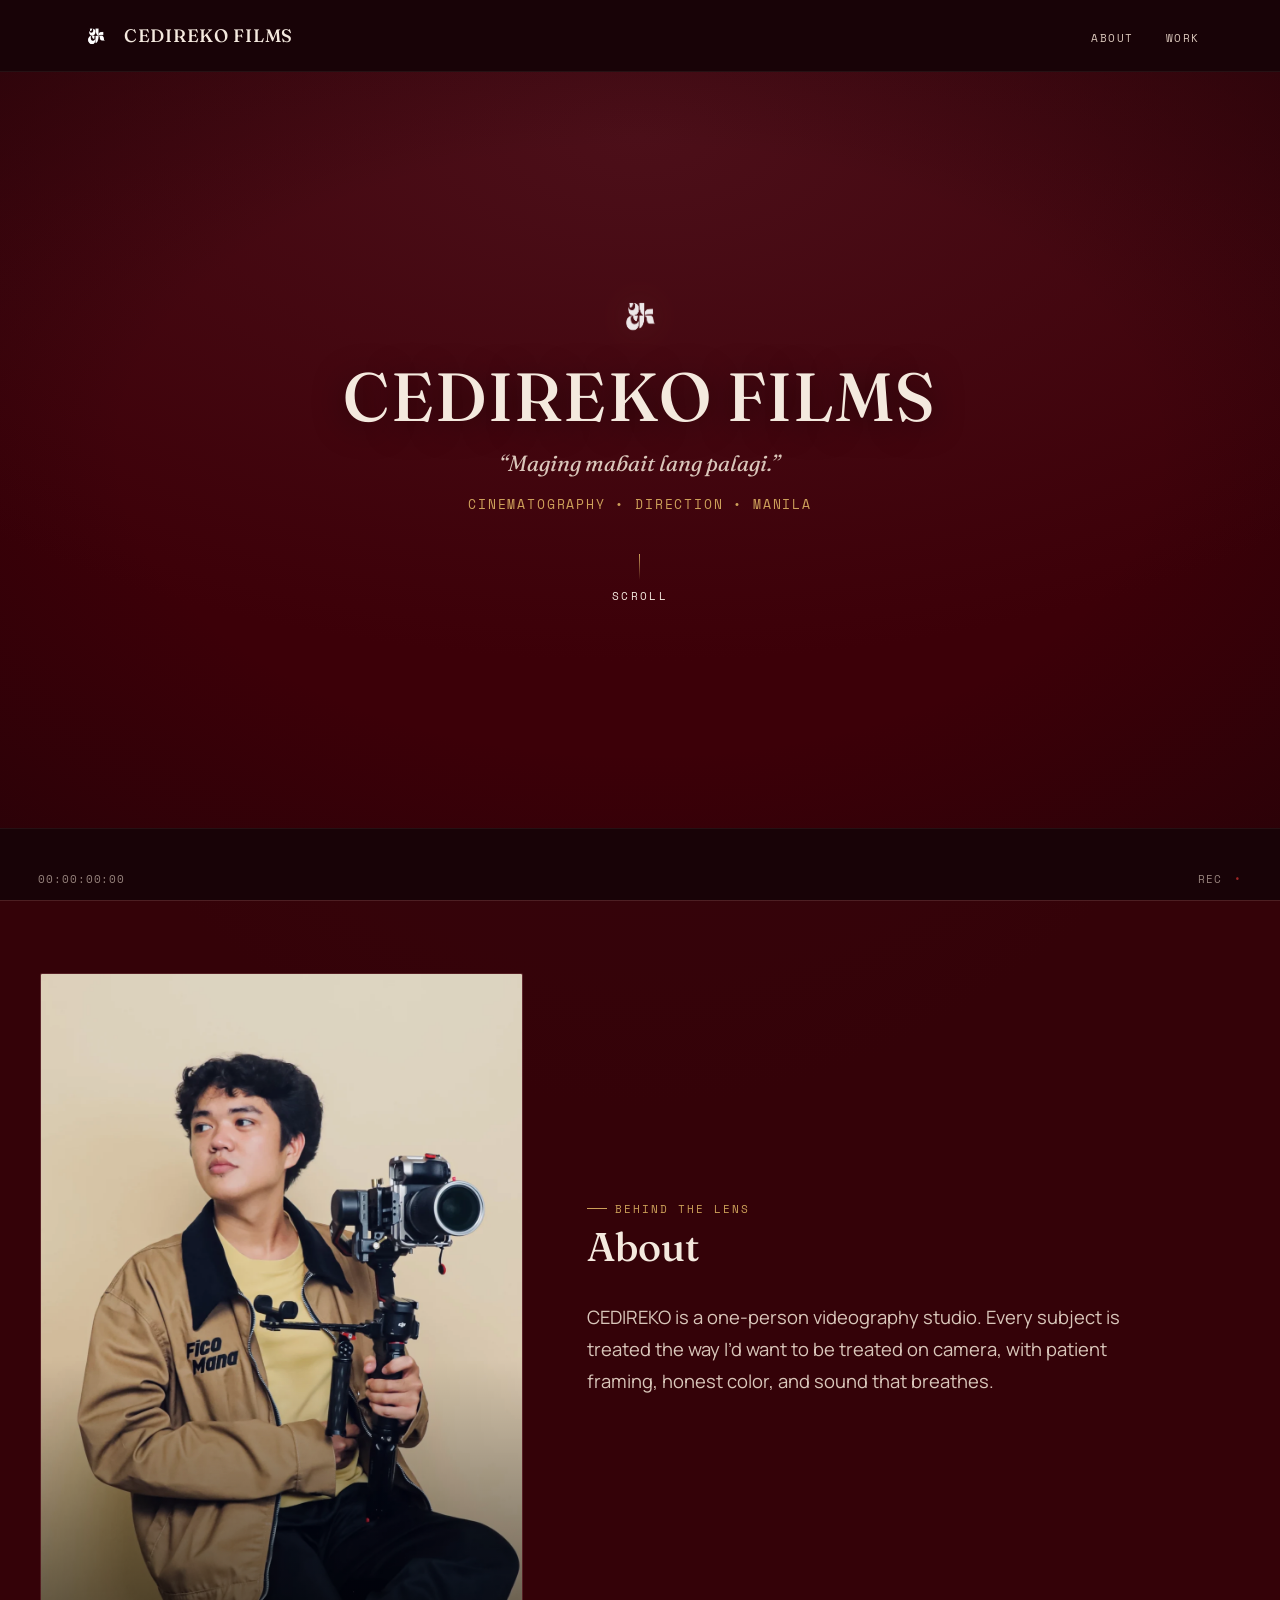
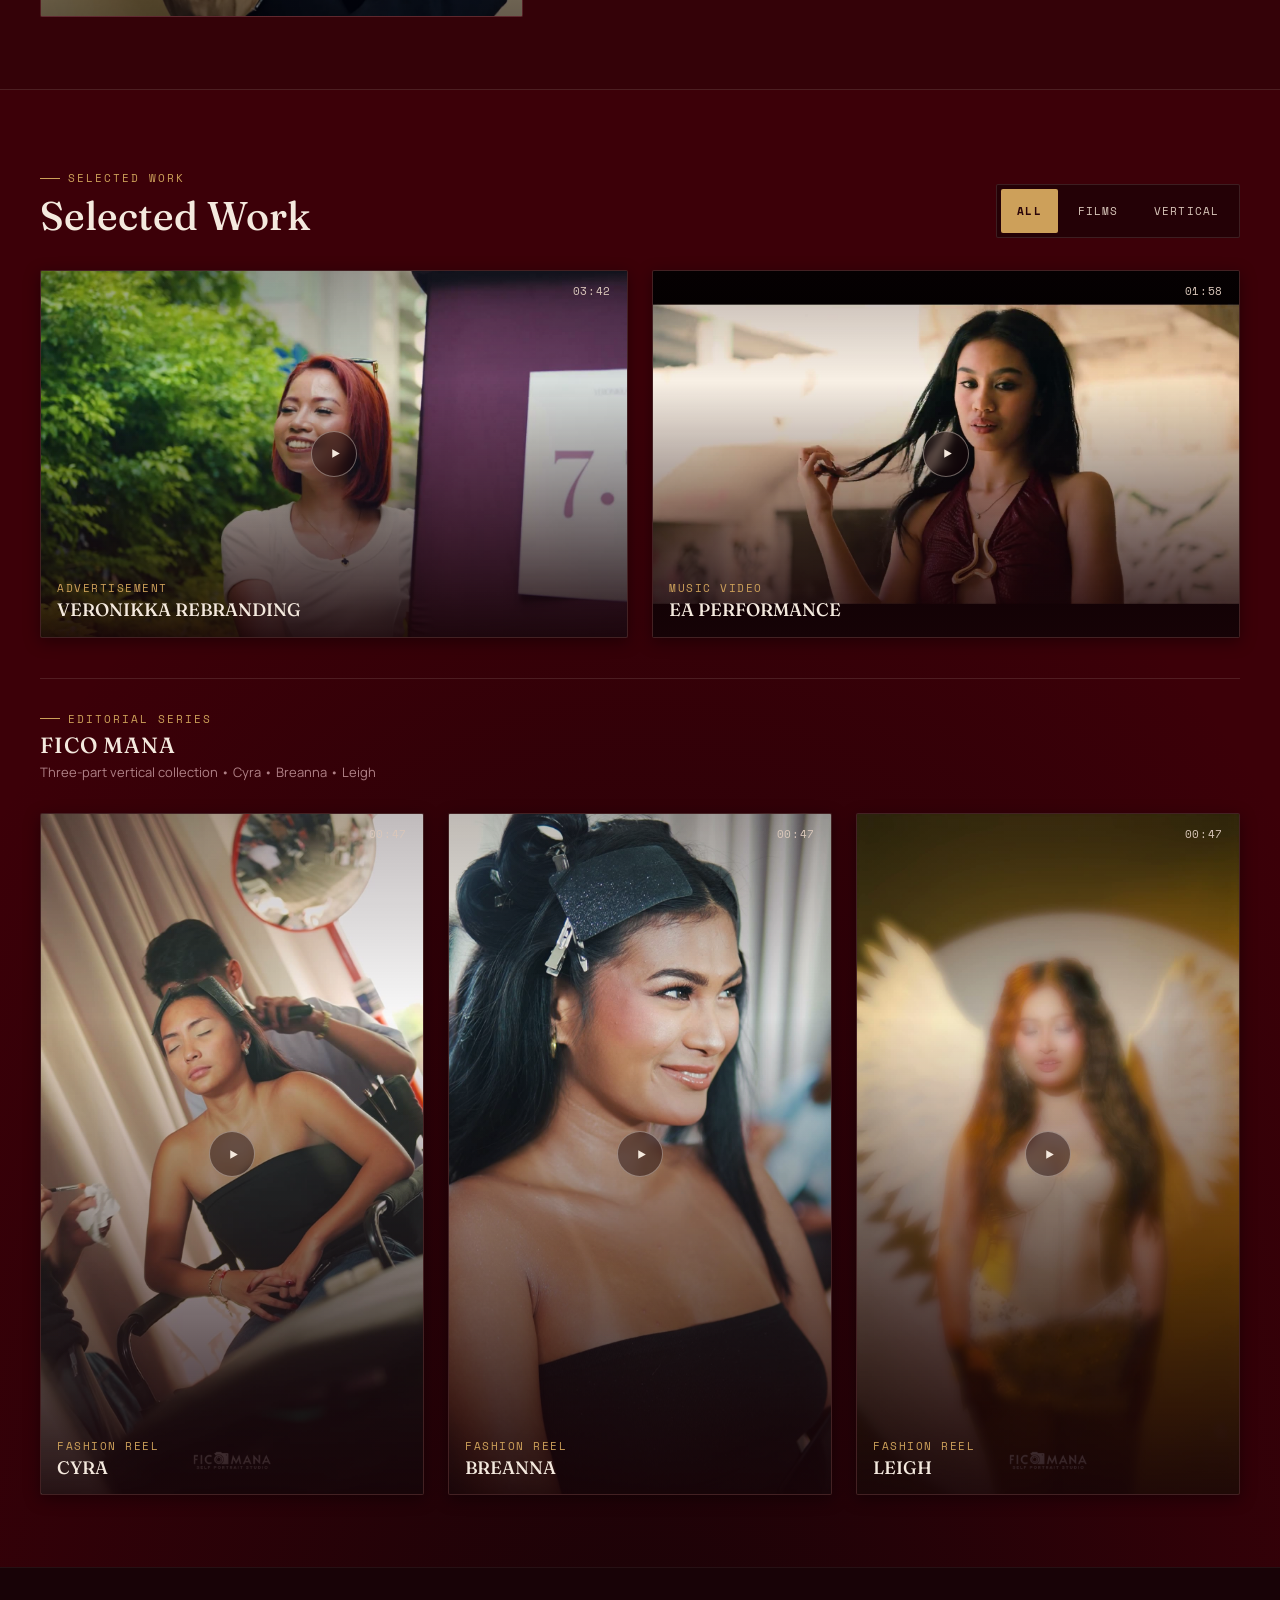
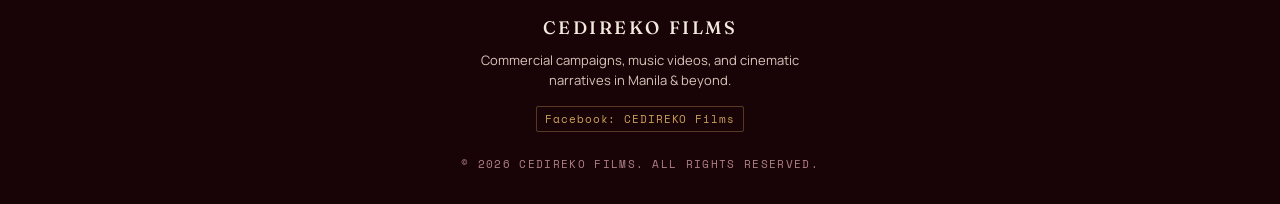
==== index.html @ 0ea30e87 "feat(reel): remove SC.## scene indexing and streamline card duration badge" ====
<!DOCTYPE html>
<html lang="en">
<head>
<meta charset="UTF-8">
<meta name="viewport" content="width=device-width, initial-scale=1.0">
<title>CEDIREKO Films — Videographer in Manila, Philippines</title>
<meta name="description" content="CEDIREKO Films is a videography studio in Manila, Philippines, crafting cinematic narratives, commercial campaigns, and vertical films.">
<link rel="canonical" href="https://eysiarw.github.io/CEDIREKO-FILMS-WEBSITE-PORTFOLIO/">

<meta name="theme-color" content="#3C0008">

<!-- Open Graph / Facebook -->
<meta property="og:type" content="website">
<meta property="og:title" content="CEDIREKO Films — Videographer in Manila, Philippines">
<meta property="og:description" content="CEDIREKO Films is a videography studio in Manila, Philippines, crafting cinematic narratives, commercial campaigns, and vertical films.">
<meta property="og:image" content="https://eysiarw.github.io/CEDIREKO-FILMS-WEBSITE-PORTFOLIO/assets/og-cover.jpg">
<meta property="og:image:width" content="1200">
<meta property="og:image:height" content="630">
<meta property="og:url" content="https://eysiarw.github.io/CEDIREKO-FILMS-WEBSITE-PORTFOLIO/">

<!-- Twitter Card -->
<meta name="twitter:card" content="summary_large_image">
<meta name="twitter:title" content="CEDIREKO Films — Videographer in Manila, Philippines">
<meta name="twitter:description" content="CEDIREKO Films is a videography studio in Manila, Philippines, crafting cinematic narratives, commercial campaigns, and vertical films.">
<meta name="twitter:image" content="https://eysiarw.github.io/CEDIREKO-FILMS-WEBSITE-PORTFOLIO/assets/og-cover.jpg">

<!-- Structured Data (JSON-LD) -->
<script type="application/ld+json">
{
  "@context": "https://schema.org",
  "@type": "LocalBusiness",
  "name": "CEDIREKO Films",
  "url": "https://eysiarw.github.io/CEDIREKO-FILMS-WEBSITE-PORTFOLIO/",
  "logo": "https://eysiarw.github.io/CEDIREKO-FILMS-WEBSITE-PORTFOLIO/assets/CEDIREKO%20PNG.png",
  "image": "https://eysiarw.github.io/CEDIREKO-FILMS-WEBSITE-PORTFOLIO/assets/og-cover.jpg",
  "address": {
    "@type": "PostalAddress",
    "addressLocality": "Manila",
    "addressCountry": "Philippines"
  },
  "sameAs": [
    "https://www.facebook.com/profile.php?id=100091618767684"
  ]
}
</script>

<link rel="preconnect" href="https://fonts.googleapis.com">
<link rel="preconnect" href="https://fonts.gstatic.com" crossorigin>
<link href="https://fonts.googleapis.com/css2?family=Fraunces:ital,opsz,wght@0,9..144,300;0,9..144,500;0,9..144,600;1,9..144,400&family=Manrope:wght@400;500;600;700&family=Space+Mono:wght@400;700&display=swap" rel="stylesheet">
<link rel="icon" type="image/png" href="assets/CEDIREKO PNG.png">
<link rel="stylesheet" href="style.css">
</head>
<body>

  <!-- Skip link for keyboard accessibility (WCAG 2.4.1) -->
  <a href="#main-content" class="skip-link">Skip to main content</a>

  <!-- Subtle analog film grain texture -->
  <div class="grain" aria-hidden="true"></div>

  <!-- SITE HEADER: Dual-state fixed translucent header -->
  <header class="site-header" id="site-header">
    <div class="site-header__container">
      
      <!-- Studio Brand & Logo Link -->
      <a href="#hero" class="site-header__brand" aria-label="CEDIREKO FILMS — Back to top">
        <img src="assets/CEDIREKO PNG.png" alt="CEDIREKO Films logo mark" class="site-header__logo" width="32" height="32" decoding="async">
        <span class="site-header__brand-text wordmark">CEDIREKO FILMS</span>
      </a>

      <!-- Desktop Navigation Links -->
      <nav class="site-header__nav" aria-label="Primary navigation">
        <ul class="site-header__nav-list">
          <li class="site-header__nav-item">
            <a href="#about" class="site-header__nav-link">About</a>
          </li>
          <li class="site-header__nav-item">
            <a href="#reel" class="site-header__nav-link">Work</a>
          </li>
        </ul>
      </nav>

      <!-- Mobile Hamburger Toggle Button -->
      <button type="button" 
              class="site-header__burger" 
              id="mobile-nav-toggle" 
              aria-controls="mobile-nav" 
              aria-expanded="false" 
              aria-label="Toggle navigation menu">
        <span class="burger-box" aria-hidden="true">
          <span class="burger-line"></span>
          <span class="burger-line"></span>
          <span class="burger-line"></span>
        </span>
      </button>

    </div>

    <!-- Mobile Navigation Drawer Overlay -->
    <div class="mobile-nav" id="mobile-nav" aria-label="Mobile navigation" inert>
      <div class="mobile-nav__backdrop" aria-hidden="true"></div>
      <nav class="mobile-nav__panel" aria-label="Mobile navigation menu" tabindex="-1">
        <div class="mobile-nav__header">
          <button type="button" 
                  class="mobile-nav__close" 
                  id="mobile-nav-close" 
                  aria-label="Close navigation menu">
            <svg aria-hidden="true" width="20" height="20" viewBox="0 0 24 24" fill="none" stroke="currentColor" stroke-width="2" stroke-linecap="round">
              <line x1="18" y1="6" x2="6" y2="18"></line>
              <line x1="6" y1="6" x2="18" y2="18"></line>
            </svg>
          </button>
        </div>

        <ul class="mobile-nav__list">
          <li class="mobile-nav__item">
            <a href="#about" class="mobile-nav__link">
              <span class="mobile-nav__label">About</span>
            </a>
          </li>
          <li class="mobile-nav__item">
            <a href="#reel" class="mobile-nav__link">
              <span class="mobile-nav__label">Work</span>
            </a>
          </li>
        </ul>
      </nav>
    </div>
  </header>

<main id="main-content" tabindex="-1">

  <!-- HERO: Cinematic Showcase -->
  <section class="hero" id="hero" aria-labelledby="hero-title">
    <!-- Letterbox cinema framing bars -->
    <div class="letterbox top" aria-hidden="true"></div>
    <div class="letterbox bottom" aria-hidden="true"></div>

    <!-- Viewfinder camera telemetry overlay -->
    <div class="hero__viewfinder hero-viewfinder" aria-hidden="true">
      <span class="hero-tc bl">00:00:00:00</span>
      <span class="hero-tc br">REC <span class="tally-dot" aria-hidden="true">&bull;</span></span>
    </div>

    <!-- Central Hero Staging: Clear 3-Tier Visual Hierarchy -->
    <div class="hero-inner hero__inner">
      <div class="logo-mark hero__logo">
        <img src="assets/CEDIREKO PNG.png" 
             alt="CEDIREKO Films studio logo" 
             class="hero__logo-img" 
             width="64" 
             height="64" 
             fetchpriority="high" 
             decoding="async">
      </div>
      <h1 id="hero-title" class="studio-name hero__title wordmark">CEDIREKO FILMS</h1>
      <div class="hero__tagline-group">
        <p class="tagline hero__tagline">&ldquo;Maging mabait lang palagi.&rdquo;</p>
      </div>
      <p class="hero__descriptor">Cinematography &bull; Direction &bull; Manila</p>
      
      <!-- Interactive Semantic Scroll Prompt -->
      <a href="#reel" class="hero__scroll-cue scroll-cue" aria-label="Scroll to selected work">
        <span class="scroll-cue__line" aria-hidden="true"></span>
        <span class="scroll-cue__text">SCROLL</span>
      </a>
    </div>
  </section>

  <!-- ABOUT -->
  <section class="about" id="about" aria-labelledby="about-title">
    <div class="section-container">
      <div class="about-grid reveal">
        <div class="about-frame">
          <picture>
            <source srcset="assets/founder-portrait.webp" type="image/webp">
            <img class="about-placeholder-img" src="assets/founder-portrait.jpg" alt="Portrait of CEDIREKO Films founder and cinematographer" width="400" height="500" loading="lazy" decoding="async">
          </picture>
        </div>
        <div class="about-text">
          <div class="section-head">
            <span class="eyebrow">Behind the lens</span>
            <h2 id="about-title" class="section-title">About</h2>
          </div>
          <p class="about-bio">CEDIREKO is a one-person videography studio. Every subject is treated the way I&rsquo;d want to be treated on camera, with patient framing, honest color, and sound that breathes.</p>
        </div>
      </div>
    </div>
  </section>

  <!-- SELECTED WORK -->
  <section class="reel" id="reel" aria-labelledby="reel-title">
    <div class="section-container">
      <div class="section-head reel-head reveal">
        <div>
          <span class="eyebrow">Selected work</span>
          <h2 id="reel-title" class="section-title">Selected Work</h2>
        </div>
        <div class="reel-toggle" role="tablist" aria-label="Reel orientation">
          <button type="button" class="reel-toggle-btn is-active" data-view="all" role="tab" aria-selected="true" id="tab-all" aria-controls="reel-grid">All</button>
          <button type="button" class="reel-toggle-btn" data-view="landscape" role="tab" aria-selected="false" id="tab-films" aria-controls="reel-grid">Films</button>
          <button type="button" class="reel-toggle-btn" data-view="portrait" role="tab" aria-selected="false" id="tab-vertical" aria-controls="reel-grid">Vertical</button>
        </div>
      </div>

      <!-- Reel Grid: Responsive showcase with structured metadata -->
      <div class="reel-grid reveal-stagger" id="reel-grid" data-view="all" role="tabpanel" aria-labelledby="tab-all">

        <!-- Project 01: Veronikka Rebranding -->
        <div class="reel-card stagger-item" data-orientation="landscape" data-seek-time="1.0" tabindex="0" role="button" aria-label="Play Veronikka Rebranding (Advertisement)">
          <div class="reel-thumb" style="background:linear-gradient(150deg,#5c1420,#2a0509 70%);"></div>
          <video class="reel-video" data-src="projects/VERONIKKA_REVISED_3.mp4" poster="assets/posters/veronikka.jpg" muted loop playsinline preload="metadata"></video>
          <div class="reel-tc"><span>03:42</span></div>
          <div class="play-ring" aria-hidden="true"><svg viewBox="0 0 24 24" aria-hidden="true"><path d="M6 4l14 8-14 8V4z"/></svg></div>
          <div class="reel-meta">
            <span class="reel-cat">ADVERTISEMENT</span>
            <h3 class="reel-title">VERONIKKA REBRANDING</h3>
          </div>
        </div>

        <!-- Project 02: EA Performance -->
        <div class="reel-card stagger-item" data-orientation="landscape" data-seek-time="2.0" tabindex="0" role="button" aria-label="Play EA Performance (Music Video)">
          <div class="reel-thumb" style="background:linear-gradient(150deg,#7a2233,#3c0008 70%);"></div>
          <video class="reel-video" data-src="projects/EA_FINALCUT.mp4" poster="assets/posters/ea.jpg" muted loop playsinline preload="metadata"></video>
          <div class="reel-tc"><span>01:58</span></div>
          <div class="play-ring" aria-hidden="true"><svg viewBox="0 0 24 24" aria-hidden="true"><path d="M6 4l14 8-14 8V4z"/></svg></div>
          <div class="reel-meta">
            <span class="reel-cat">MUSIC VIDEO</span>
            <h3 class="reel-title">EA PERFORMANCE</h3>
          </div>
        </div>

        <!-- FICO MANA Series Header: Clean group label without bracket noise -->
        <div class="reel-series-header" data-series="ficomana">
          <div class="reel-series-header__inner">
            <span class="eyebrow">Editorial Series</span>
            <h3 class="reel-series-title">FICO MANA</h3>
            <p class="reel-series-desc">Three-part vertical collection &bull; Cyra &bull; Breanna &bull; Leigh</p>
          </div>
        </div>

        <!-- Project 03: FICO MANA — Cyra -->
        <div class="reel-card stagger-item" data-orientation="portrait" data-series="ficomana" data-seek-time="1.5" tabindex="0" role="button" aria-label="Play Fico Mana Cyra (Vertical Series Pt. 1)">
          <div class="reel-thumb" style="background:linear-gradient(150deg,#6b1c28,#2a0509 70%);"></div>
          <video class="reel-video" data-src="projects/FICOMANA_CYRA_2_1.mp4" poster="assets/posters/ficomana_cyra.jpg" muted loop playsinline preload="metadata"></video>
          <div class="reel-tc"><span>00:47</span></div>
          <div class="play-ring" aria-hidden="true"><svg viewBox="0 0 24 24" aria-hidden="true"><path d="M6 4l14 8-14 8V4z"/></svg></div>
          <div class="reel-meta">
            <span class="reel-cat">FASHION REEL</span>
            <h3 class="reel-title">CYRA</h3>
          </div>
        </div>

        <!-- Project 04: FICO MANA — Breanna -->
        <div class="reel-card stagger-item" data-orientation="portrait" data-series="ficomana" data-seek-time="1.5" tabindex="0" role="button" aria-label="Play Fico Mana Breanna (Vertical Series Pt. 2)">
          <div class="reel-thumb" style="background:linear-gradient(150deg,#6b1c28,#2a0509 70%);"></div>
          <video class="reel-video" data-src="projects/BREANNA_1.mp4" poster="assets/posters/ficomana_breanna.jpg" muted loop playsinline preload="metadata"></video>
          <div class="reel-tc"><span>00:47</span></div>
          <div class="play-ring" aria-hidden="true"><svg viewBox="0 0 24 24" aria-hidden="true"><path d="M6 4l14 8-14 8V4z"/></svg></div>
          <div class="reel-meta">
            <span class="reel-cat">FASHION REEL</span>
            <h3 class="reel-title">BREANNA</h3>
          </div>
        </div>

        <!-- Project 05: FICO MANA — Leigh -->
        <div class="reel-card stagger-item" data-orientation="portrait" data-series="ficomana" data-seek-time="1.5" tabindex="0" role="button" aria-label="Play Fico Mana Leigh (Vertical Series Pt. 3)">
          <div class="reel-thumb" style="background:linear-gradient(150deg,#6b1c28,#2a0509 70%);"></div>
          <video class="reel-video" data-src="projects/FICOMANA_LEIGH.mp4" poster="assets/posters/ficomana_leigh.jpg" muted loop playsinline preload="metadata"></video>
          <div class="reel-tc"><span>00:47</span></div>
          <div class="play-ring" aria-hidden="true"><svg viewBox="0 0 24 24" aria-hidden="true"><path d="M6 4l14 8-14 8V4z"/></svg></div>
          <div class="reel-meta">
            <span class="reel-cat">FASHION REEL</span>
            <h3 class="reel-title">LEIGH</h3>
          </div>
        </div>

      </div>
    </div>
  </section>

</main>

  <!-- NATIVE VIDEO MODAL PLAYER -->
  <dialog id="video-modal" class="video-modal" aria-labelledby="modal-title" aria-modal="true">
    <div class="modal-dialog-content modal-inner">
      <button type="button" class="modal-close" aria-label="Close video player">
        <svg width="20" height="20" viewBox="0 0 24 24" fill="none" stroke="currentColor" stroke-width="2" aria-hidden="true">
          <path d="M18 6L6 18M6 6l12 12" stroke-linecap="round" stroke-linejoin="round"/>
        </svg>
      </button>
      <div class="modal-video-container">
        <video id="modal-video" controls playsinline preload="metadata" poster="assets/posters/veronikka.jpg">
          <source src="projects/VERONIKKA_REVISED_3.mp4" type="video/mp4">
          Your browser does not support native video playback.
        </video>
      </div>
      <div class="modal-info">
        <div class="modal-meta-left">
          <span class="modal-cat" id="modal-cat">ADVERTISEMENT</span>
          <h3 class="modal-title" id="modal-title">VERONIKKA REBRANDING</h3>
          <span class="modal-tc" id="modal-tc">03:42</span>
          <div class="modal-specs" id="modal-specs"></div>
        </div>
      </div>
    </div>
  </dialog>

<!-- SITE FOOTER -->
<footer class="site-footer" id="contact">
  <div class="footer-inner">
    <span class="footer-brand wordmark">CEDIREKO FILMS</span>
    <p class="footer-inquiry-note">Commercial campaigns, music videos, and cinematic narratives in Manila &amp; beyond.</p>
    <div class="footer-contact">
      <a href="https://www.facebook.com/profile.php?id=100091618767684" target="_blank" rel="noopener noreferrer" class="footer-contact-link" aria-label="CEDIREKO Films on Facebook (opens in new tab)">Facebook: CEDIREKO Films</a>
    </div>
    <p class="footer-copyright">&copy; 2026 CEDIREKO FILMS. ALL RIGHTS RESERVED.</p>
  </div>
</footer>

<script src="script.js"></script>
</body>
</html>
---- style.css ----
/* ==========================================================================
   CEDIREKO FILMS — DESIGN SYSTEM & CONSOLIDATED STYLESHEET
   Studio: Manila Videography Studio (Cinematography & Direction)
   Architecture: Unified CSS Custom Properties & Semantic Token System
   Palette: Darkroom Burgundy Canvas (#3C0008), Bone (#F4E9DE), Ember Gold (#CDA05A)
   ========================================================================== */

:root {
  --space-1: 0.25rem;
  --space-2: 0.5rem;
  --space-3: 0.75rem;
  --space-4: 1rem;
  --space-5: 1.5rem;
  --space-6: 2rem;
  --space-7: 3rem;
  --space-8: 4rem;
  --space-9: 6rem;

  --font-display: 'Fraunces', Georgia, serif;
  --font-sans: 'Manrope', -apple-system, BlinkMacSystemFont, 'Segoe UI', Roboto, sans-serif;
  --font-mono: 'Space Mono', 'SF Mono', Consolas, monospace;

  --font-family-display: var(--font-display);
  --font-family-sans: var(--font-sans);
  --font-family-mono: var(--font-mono);

  --text-xs: 0.6875rem;
  --text-sm: 0.8125rem;
  --text-base: 1rem;
  --text-lg: 1.125rem;
  --text-xl: 1.375rem;
  --text-2xl: clamp(1.85rem, 4vw, 2.5rem);
  --text-hero: clamp(2.5rem, 7vw, 4.25rem);

  --void: #3C0008;
  --wine: #4C0F19;
  --wine-deep: #2A0509;
  --frame: #180307;
  --bone: #F4E9DE;
  --bone-dim: #D9C6BA;
  --ash-rose: #B08187;
  --ember: #CDA05A;
  --ember-bright: #E2B66E;
  --line: rgba(244, 233, 222, 0.12);
  --line-strong: rgba(205, 160, 90, 0.35);

  --color-bg-primary: var(--void);
  --color-bg-surface: var(--wine-deep);
  --color-bg-elevated: var(--wine);
  --color-bg-frame: var(--frame);
  --color-bg-overlay: rgba(24, 3, 7, 0.92);
  --color-text-primary: var(--bone);
  --color-text-secondary: var(--bone-dim);
  --color-text-muted: var(--ash-rose);
  --color-accent: var(--ember);
  --color-border: var(--line);
  --color-border-subtle: var(--line);
  --color-border-accent: var(--line-strong);

  --radius: 2px;
  --radius-xs: 2px;
  --radius-sm: 2px;
  --radius-md: 2px;
  --radius-full: 2px;

  --border-subtle: 1px solid var(--color-border);
  --border-accent: 1px solid var(--color-border-accent);
  --shadow-elevation: 0 16px 40px -8px rgba(0, 0, 0, 0.65);

  --container-max-width: 1200px;
  --container-narrow: 840px;
  --section-padding-y: clamp(4.5rem, 8vh, 6.5rem);
  --section-padding-x: clamp(1.25rem, 4vw, 2.5rem);

  --header-height: 72px;
  --header-height-scrolled: 64px;
  --header-height-mobile: 60px;
  --header-blur: 16px;
  --header-text: var(--color-text-primary);
  --header-text-hover: var(--color-accent);

  --ease: cubic-bezier(.22, .68, .2, 1);
  --duration-fast: 0.2s;
  --duration-normal: 0.35s;
  --duration-slow: 0.8s;
  --reveal-duration: var(--duration-slow);
  --reveal-distance: 24px;

  --z-grain: 1;
  --z-content: 2;
  --z-letterbox: 5;
  --z-hero-tc: 6;
  --z-header: 100;
  --z-drawer: 150;
  --z-modal: 1000;

  --asset-topo: url("assets/topo.png");
}

/* ==========================================================================
   GLOBAL RESET & ACCESSIBILITY BASE
   ========================================================================== */

*, *::before, *::after {
  margin: 0;
  padding: 0;
  box-sizing: border-box;
}

html {
  scroll-behavior: smooth;
  -webkit-overflow-scrolling: touch;
}

body {
  background:
    radial-gradient(ellipse 120% 80% at 50% -20%, var(--wine) 0%, transparent 70%),
    radial-gradient(ellipse 100% 60% at 50% 100%, var(--frame) 0%, transparent 70%),
    var(--void);
  color: var(--bone);
  font-family: var(--font-sans);
  -webkit-font-smoothing: antialiased;
  overflow-x: hidden;
  position: relative;
  min-height: 100vh;
}

body.menu-open {
  overflow: hidden;
  touch-action: none;
}

section[id], footer[id] {
  scroll-margin-top: 80px;
}

::selection {
  background: var(--ember);
  color: var(--wine-deep);
}

/* 35mm Analog Film Grain Texture Overlay */
.grain {
  position: fixed;
  inset: 0;
  pointer-events: none;
  z-index: var(--z-grain);
  opacity: 0.04;
  mix-blend-mode: overlay;
  background-image: url("data:image/svg+xml,%3Csvg xmlns='http://www.w3.org/2000/svg' width='120' height='120'%3E%3Cfilter id='n'%3E%3CfeTurbulence type='fractalNoise' baseFrequency='0.9' numOctaves='2' stitchTiles='stitch'/%3E%3C/filter%3E%3Crect width='100%25' height='100%25' filter='url(%23n)'/%3E%3C/svg%3E");
  transform: translateZ(0);
  backface-visibility: hidden;
}

/* Removed Topographic Layer (Kept dormant to eliminate GPU memory pressure) */
.topo-bg {
  display: none !important;
}

main, footer {
  position: relative;
  z-index: var(--z-content);
}

/* Shared Wordmark Style */
.wordmark {
  font-family: var(--font-display);
  font-weight: 500;
  font-style: normal;
  letter-spacing: 0.02em;
  color: var(--bone);
}

/* Unified Section Eyebrow Header Pattern */
.eyebrow {
  font-family: var(--font-mono);
  font-size: var(--text-xs);
  letter-spacing: 0.18em;
  text-transform: uppercase;
  color: var(--ember);
  display: inline-flex;
  align-items: center;
  gap: var(--space-2);
}

.eyebrow::before {
  content: "";
  width: 1.25rem;
  height: 1px;
  background: var(--ember);
  display: inline-block;
}

/* Accessibility Skip Link (WCAG 2.4.1) */
.skip-link {
  position: fixed;
  top: var(--space-4);
  left: var(--space-4);
  z-index: 10000;
  padding: var(--space-2) var(--space-4);
  background: var(--wine);
  color: var(--bone);
  border: 1px solid var(--color-accent);
  border-radius: var(--radius);
  font-family: var(--font-mono);
  font-size: var(--text-xs);
  letter-spacing: 0.08em;
  text-decoration: none;
  transform: translateY(calc(-100% - var(--space-4) - 1rem));
  transition: transform var(--duration-fast) var(--ease);
}

.skip-link:focus,
.skip-link:focus-visible {
  transform: translateY(0);
  outline: 2px solid var(--color-accent);
  outline-offset: 2px;
}

#main-content:focus {
  outline: none;
}

/* ==========================================================================
   SITE HEADER & NAVIGATION
   Fixed dual-state header with backdrop blur and responsive mobile drawer
   ========================================================================== */

.site-header {
  position: fixed;
  top: 0;
  left: 0;
  right: 0;
  width: 100%;
  height: var(--header-height);
  z-index: var(--z-header);
  background: transparent;
  border-bottom: 1px solid transparent;
  backdrop-filter: blur(0px);
  -webkit-backdrop-filter: blur(0px);
  transition:
    background var(--duration-normal) var(--ease),
    border-color var(--duration-normal) var(--ease),
    backdrop-filter var(--duration-normal) var(--ease),
    -webkit-backdrop-filter var(--duration-normal) var(--ease),
    height var(--duration-normal) var(--ease),
    box-shadow var(--duration-normal) var(--ease);
}

.site-header--scrolled {
  height: var(--header-height-scrolled);
  background: rgba(24, 3, 7, 0.88);
  border-bottom-color: var(--color-border);
  backdrop-filter: blur(var(--header-blur));
  -webkit-backdrop-filter: blur(var(--header-blur));
  box-shadow: 0 10px 30px -10px rgba(0, 0, 0, 0.5);
}

.site-header__container {
  max-width: var(--container-max-width);
  height: 100%;
  margin: 0 auto;
  padding: 0 var(--section-padding-x);
  display: flex;
  align-items: center;
  justify-content: space-between;
  gap: var(--space-4);
}

/* Studio Brand Link in Header (Single Brand Mark Anchor) */
.site-header__brand {
  display: inline-flex;
  align-items: center;
  gap: var(--space-3);
  text-decoration: none;
  color: var(--header-text);
  flex-shrink: 0;
  transition: opacity var(--duration-fast) var(--ease);
}

.site-header__brand:hover {
  opacity: 0.85;
}

.site-header__brand:focus-visible {
  outline: 2px solid var(--color-accent);
  outline-offset: 4px;
  border-radius: var(--radius);
}

.site-header__logo {
  width: 32px;
  height: 32px;
  object-fit: contain;
  display: block;
}

.site-header__brand-text {
  font-family: var(--font-display);
  font-size: var(--text-lg);
  font-weight: 500;
  letter-spacing: 0.04em;
  color: var(--color-text-primary);
  line-height: 1;
}

/* Desktop Navigation */
.site-header__nav {
  display: flex;
  align-items: center;
}

.site-header__nav-list {
  display: flex;
  align-items: center;
  gap: var(--space-6);
  list-style: none;
  margin: 0;
  padding: 0;
}

.site-header__nav-link {
  font-family: var(--font-mono);
  font-size: var(--text-xs);
  letter-spacing: 0.14em;
  text-transform: uppercase;
  color: var(--color-text-secondary);
  text-decoration: none;
  padding: var(--space-2) 0;
  position: relative;
  transition: color var(--duration-fast) var(--ease);
}

.site-header__nav-link::after {
  content: "";
  position: absolute;
  bottom: 0;
  left: 0;
  width: 0;
  height: 1px;
  background: var(--color-accent);
  transition: width var(--duration-normal) var(--ease);
}

.site-header__nav-link:hover {
  color: var(--color-text-primary);
}

.site-header__nav-link:hover::after,
.site-header__nav-link:focus-visible::after {
  width: 100%;
}

.site-header__nav-link:focus-visible {
  outline: 2px solid var(--color-accent);
  outline-offset: 4px;
  border-radius: var(--radius);
}

/* Mobile Toggle Hamburger Button (Accessible 44x44px target) */
.site-header__burger {
  display: none;
  width: 44px;
  height: 44px;
  padding: 0;
  background: transparent;
  border: 1px solid var(--color-border);
  border-radius: var(--radius);
  cursor: pointer;
  flex-direction: column;
  justify-content: center;
  align-items: center;
  z-index: calc(var(--z-drawer) + 1);
  transition:
    background var(--duration-fast) var(--ease),
    border-color var(--duration-fast) var(--ease);
}

.site-header__burger:hover {
  background: rgba(244, 233, 222, 0.05);
  border-color: rgba(244, 233, 222, 0.3);
}

.site-header__burger:focus-visible {
  outline: 2px solid var(--color-accent);
  outline-offset: 2px;
}

.burger-box {
  display: flex;
  flex-direction: column;
  justify-content: center;
  align-items: center;
  gap: 5px;
  width: 20px;
  height: 20px;
}

.burger-line {
  display: block;
  width: 20px;
  height: 1.5px;
  background: var(--color-text-primary);
  border-radius: 1px;
  transition:
    transform var(--duration-normal) var(--ease),
    opacity var(--duration-normal) var(--ease);
}

.site-header__burger.is-active .burger-line:nth-child(1),
.site-header__burger[aria-expanded="true"] .burger-line:nth-child(1) {
  transform: translateY(6.5px) rotate(45deg);
}

.site-header__burger.is-active .burger-line:nth-child(2),
.site-header__burger[aria-expanded="true"] .burger-line:nth-child(2) {
  opacity: 0;
}

.site-header__burger.is-active .burger-line:nth-child(3),
.site-header__burger[aria-expanded="true"] .burger-line:nth-child(3) {
  transform: translateY(-6.5px) rotate(-45deg);
}

/* Mobile Navigation Drawer */
.mobile-nav {
  display: none;
  position: fixed;
  inset: 0;
  width: 100%;
  height: 100vh;
  height: 100dvh;
  z-index: var(--z-drawer);
  pointer-events: none;
  visibility: hidden;
  transition: visibility var(--duration-normal);
}

.mobile-nav__backdrop {
  position: absolute;
  inset: 0;
  background: rgba(0, 0, 0, 0.7);
  opacity: 0;
  backdrop-filter: blur(8px);
  -webkit-backdrop-filter: blur(8px);
  transition: opacity var(--duration-normal) var(--ease);
}

.mobile-nav__panel {
  position: absolute;
  top: 0;
  left: 0;
  right: 0;
  width: 100%;
  background: rgba(24, 3, 7, 0.98);
  border-bottom: 1px solid var(--color-border);
  backdrop-filter: blur(24px);
  -webkit-backdrop-filter: blur(24px);
  padding: calc(var(--header-height-mobile) + var(--space-4)) var(--space-6) var(--space-7);
  display: flex;
  flex-direction: column;
  transform: translateY(-100%);
  transition: transform var(--duration-normal) var(--ease);
  overflow-y: auto;
  outline: none;
}

.mobile-nav.is-open {
  visibility: visible;
  pointer-events: auto;
  transition: transform var(--duration-normal) var(--ease), opacity var(--duration-normal) var(--ease);
}

.mobile-nav.is-open .mobile-nav__backdrop {
  opacity: 1;
}

.mobile-nav.is-open .mobile-nav__panel {
  transform: translateY(0);
}

.mobile-nav__header {
  display: flex;
  align-items: center;
  justify-content: flex-end;
  margin-bottom: var(--space-5);
}

.mobile-nav__close {
  width: 44px;
  height: 44px;
  display: inline-flex;
  align-items: center;
  justify-content: center;
  background: transparent;
  border: 1px solid var(--color-border);
  border-radius: var(--radius);
  color: var(--color-text-primary);
  cursor: pointer;
  transition: background var(--duration-fast) var(--ease);
}

.mobile-nav__close:hover {
  background: rgba(244, 233, 222, 0.08);
}

.mobile-nav__close:focus-visible {
  outline: 2px solid var(--color-accent);
  outline-offset: 2px;
}

.mobile-nav__list {
  list-style: none;
  margin: 0;
  padding: 0;
  display: flex;
  flex-direction: column;
}

.mobile-nav__item {
  border-bottom: 1px solid rgba(244, 233, 222, 0.08);
}

.mobile-nav__link {
  display: flex;
  align-items: center;
  padding: var(--space-4) 0;
  text-decoration: none;
  transition: transform var(--duration-fast) var(--ease);
}

.mobile-nav__link:hover,
.mobile-nav__link:focus-visible {
  transform: translateX(6px);
}

.mobile-nav__label {
  font-family: var(--font-display);
  font-size: clamp(1.6rem, 6vw, 2.2rem);
  font-style: italic;
  color: var(--color-text-primary);
  transition: color var(--duration-fast) var(--ease);
}

.mobile-nav__link:hover .mobile-nav__label,
.mobile-nav__link:focus-visible .mobile-nav__label {
  color: var(--color-accent);
}

/* Responsive Media Queries for Header & Drawer */
@media (max-width: 768px) {
  :root {
    --header-height: var(--header-height-mobile);
  }

  .site-header__container {
    padding: 0 var(--space-4);
  }

  .site-header__nav {
    display: none;
  }

  .site-header__burger {
    display: flex;
  }

  .mobile-nav {
    display: flex;
  }
}

@media (min-width: 769px) {
  .site-header__burger,
  .mobile-nav {
    display: none !important;
  }
}

/* ==========================================================================
   SCROLL REVEAL ANIMATIONS
   ========================================================================== */

.reveal {
  opacity: 0;
  transform: translateY(var(--reveal-distance));
  transition:
    opacity var(--reveal-duration) var(--ease),
    transform var(--reveal-duration) var(--ease);
}

.reveal.is-visible {
  opacity: 1;
  transform: translateY(0);
}

.reveal-stagger.is-visible .stagger-item {
  opacity: 1;
  transform: translateY(0);
}

.stagger-item {
  opacity: 0;
  transform: translateY(var(--reveal-distance));
  transition:
    opacity var(--reveal-duration) var(--ease),
    transform var(--reveal-duration) var(--ease);
}

.stagger-item:nth-child(1) { transition-delay: 0.05s; }
.stagger-item:nth-child(2) { transition-delay: 0.12s; }
.stagger-item:nth-child(3) { transition-delay: 0.20s; }
.stagger-item:nth-child(4) { transition-delay: 0.28s; }
.stagger-item:nth-child(5) { transition-delay: 0.36s; }

/* ==========================================================================
   CINEMATIC HERO SECTION
   Letterbox scope framing, 3-tier clear visual hierarchy, camera viewfinder HUD
   ========================================================================== */

.hero {
  position: relative;
  min-height: 100svh;
  display: flex;
  flex-direction: column;
  justify-content: center;
  align-items: center;
  text-align: center;
  padding: var(--section-padding-y) var(--section-padding-x);
  background:
    radial-gradient(ellipse 90% 75% at 50% 50%, transparent 45%, rgba(24, 3, 7, 0.7) 100%),
    radial-gradient(120% 90% at 50% 15%, var(--wine) 0%, var(--void) 65%),
    var(--void);
  overflow: hidden;
}

/* Cinema Letterbox Scope Framing Bars (2.39:1 Anamorphic Cue) */
.letterbox {
  position: absolute;
  left: 0;
  right: 0;
  height: 8vh;
  min-height: 40px;
  background: var(--frame);
  z-index: var(--z-letterbox);
  transform: scaleY(0);
  transition: transform 1s var(--ease);
  pointer-events: none;
}

.letterbox.top {
  top: 0;
  transform-origin: top;
  border-bottom: 1px solid rgba(244, 233, 222, 0.06);
}

.letterbox.bottom {
  bottom: 0;
  transform-origin: bottom;
  border-top: 1px solid rgba(244, 233, 222, 0.06);
}

.hero.revealed .letterbox {
  transform: scaleY(1);
}

/* Camera Viewfinder HUD Overlay (ARRI/RED cinema monitor aesthetic) */
.hero__viewfinder {
  position: absolute;
  inset: 0;
  pointer-events: none;
  z-index: var(--z-hero-tc);
}

.hero-tc {
  position: absolute;
  font-family: var(--font-mono);
  font-size: var(--text-xs);
  letter-spacing: 0.08em;
  color: var(--bone-dim);
  opacity: 0;
  transition: opacity 0.8s ease 0.8s;
  pointer-events: none;
  user-select: none;
}

.hero.revealed .hero-tc {
  opacity: 0.65;
}

.hero-tc.bl {
  bottom: 1.5vh;
  left: clamp(1rem, 3vw, 2.5rem);
}

.hero-tc.br {
  bottom: 1.5vh;
  right: clamp(1rem, 3vw, 2.5rem);
}

.tally-dot {
  color: #E53935;
  display: inline-block;
  margin-left: 0.25rem;
  animation: rec-blink 1.2s steps(1, start) infinite;
}

@keyframes rec-blink {
  0%, 100% { opacity: 1; }
  50% { opacity: 0; }
}

/* Central Hero Staging: Strict 3-Tier Clear Hierarchy */
.hero-inner {
  position: relative;
  z-index: var(--z-content);
  display: flex;
  flex-direction: column;
  align-items: center;
  gap: var(--space-4);
  max-width: 860px;
  margin: 0 auto;
  opacity: 0;
  transform: translateY(var(--reveal-distance));
  transition:
    opacity var(--reveal-duration) var(--ease) 0.3s,
    transform var(--reveal-duration) var(--ease) 0.3s;
}

.hero.revealed .hero-inner {
  opacity: 1;
  transform: translateY(0);
}

/* Refined Studio Seal Emblem (Non-competing with headline) */
.hero__logo {
  width: 56px;
  height: 56px;
  margin-bottom: var(--space-1);
  filter: drop-shadow(0 0 20px rgba(205, 160, 90, 0.2));
  opacity: 0.9;
  transition: transform var(--duration-normal) var(--ease), opacity var(--duration-normal) var(--ease);
}

.hero__logo img {
  width: 100%;
  height: 100%;
  object-fit: contain;
  display: block;
}

.hero__logo:hover {
  transform: scale(1.05);
  opacity: 1;
}

/* 1. PRIMARY FOCAL POINT: Studio Wordmark */
.hero__title {
  font-family: var(--font-display);
  font-size: var(--text-hero);
  font-weight: 500;
  line-height: 0.96;
  letter-spacing: 0.02em;
  color: var(--bone);
  text-shadow: 0 4px 30px rgba(0, 0, 0, 0.5);
  margin: 0;
}

/* 2. SECONDARY TIER: Authentic Motto */
.hero__tagline-group {
  margin-top: var(--space-1);
}

.hero__tagline {
  font-family: var(--font-display);
  font-style: italic;
  font-weight: 400;
  font-size: var(--text-xl);
  color: var(--bone-dim);
  max-width: 34ch;
  margin: 0;
  line-height: 1.3;
}

/* 3. TERTIARY TIER: Studio Discipline */
.hero__descriptor {
  font-family: var(--font-mono);
  font-size: var(--text-sm);
  letter-spacing: 0.14em;
  text-transform: uppercase;
  color: var(--color-accent);
  margin: 0;
}

/* Interactive Scroll Indicator Cue */
.hero__scroll-cue {
  display: inline-flex;
  flex-direction: column;
  align-items: center;
  gap: var(--space-2);
  text-decoration: none;
  color: var(--bone);
  font-family: var(--font-mono);
  font-size: var(--text-xs);
  letter-spacing: 0.22em;
  text-transform: uppercase;
  cursor: pointer;
  margin-top: var(--space-4);
  padding: var(--space-2);
  border-radius: var(--radius);
  animation: bounce-subtle 2.6s ease-in-out infinite;
  transition: color var(--duration-fast) var(--ease);
}

.hero__scroll-cue:hover,
.hero__scroll-cue:focus-visible {
  color: var(--color-accent);
  outline: 2px solid var(--color-accent);
  outline-offset: 4px;
}

.scroll-cue__line {
  display: block;
  width: 1px;
  height: 26px;
  background: linear-gradient(to bottom, var(--color-accent) 0%, rgba(205, 160, 90, 0.2) 80%, transparent 100%);
  animation: pulse-line 2s ease-in-out infinite;
}

.scroll-cue__text {
  font-size: var(--text-xs);
  letter-spacing: 0.22em;
  color: inherit;
}

@keyframes bounce-subtle {
  0%, 100% { transform: translateY(0); }
  50% { transform: translateY(5px); }
}

@keyframes pulse-line {
  0%, 100% { opacity: 0.4; transform: scaleY(0.85); }
  50% { opacity: 1; transform: scaleY(1); }
}

/* ==========================================================================
   SECTION SHELL & CONTAINER ARCHITECTURE
   Consistent max-width, horizontal padding, and vertical rhythm
   ========================================================================== */

section {
  padding: var(--section-padding-y) var(--section-padding-x);
  position: relative;
}

.section-container {
  max-width: var(--container-max-width);
  margin: 0 auto;
}

.section-head {
  margin-bottom: var(--space-6);
}

.section-title {
  font-family: var(--font-display);
  font-weight: 500;
  font-size: var(--text-2xl);
  margin-top: var(--space-2);
  line-height: 1.1;
  color: var(--bone);
}

/* ==========================================================================
   ABOUT SECTION
   ========================================================================== */

.about {
  background: rgba(42, 5, 9, 0.45);
  border-top: 1px solid var(--line);
  border-bottom: 1px solid var(--line);
}

.about-grid {
  display: grid;
  grid-template-columns: 1fr;
  gap: var(--space-6);
  align-items: center;
}

.about-frame {
  width: 100%;
  aspect-ratio: 4 / 5;
  border-radius: var(--radius);
  border: 1px solid var(--line);
  overflow: hidden;
  position: relative;
  background: linear-gradient(160deg, var(--wine) 0%, var(--void) 100%);
}

.about-frame::after {
  content: "";
  position: absolute;
  inset: 0;
  background: linear-gradient(180deg, transparent 60%, rgba(0, 0, 0, 0.5) 100%);
  z-index: 1;
}

.about-frame picture {
  display: contents;
}

.about-frame .about-placeholder-img {
  position: absolute;
  inset: 0;
  width: 100%;
  height: 100%;
  object-fit: cover;
  object-position: center;
  z-index: 0;
}

.about-bio {
  font-size: clamp(1rem, 1.6vw, 1.15rem);
  line-height: 1.75;
  color: var(--bone-dim);
  max-width: 52ch;
}

@media (min-width: 860px) {
  .about-grid {
    grid-template-columns: 0.85fr 1.15fr;
    gap: var(--space-8);
  }

  .about-frame {
    aspect-ratio: 3 / 4;
  }
}

/* ==========================================================================
   SELECTED WORK / REEL SECTION
   ========================================================================== */

.reel {
  background: transparent;
}

.reel-head {
  display: flex;
  align-items: flex-end;
  justify-content: space-between;
  gap: var(--space-5);
  flex-wrap: wrap;
}

/* Unified Filter Tablist Component */
.reel-toggle {
  display: inline-flex;
  flex-wrap: wrap;
  gap: var(--space-1);
  padding: var(--space-1);
  border: 1px solid var(--line);
  border-radius: var(--radius);
  background: rgba(24, 3, 7, 0.65);
}

.reel-toggle-btn {
  font-family: var(--font-mono);
  font-size: var(--text-xs);
  letter-spacing: 0.1em;
  text-transform: uppercase;
  color: var(--bone-dim);
  background: transparent;
  border: none;
  padding: var(--space-2) var(--space-4);
  min-height: 44px;
  display: inline-flex;
  align-items: center;
  justify-content: center;
  border-radius: var(--radius);
  cursor: pointer;
  transition:
    background var(--duration-fast) var(--ease),
    color var(--duration-fast) var(--ease);
}

.reel-toggle-btn:hover {
  color: var(--bone);
  background: rgba(244, 233, 222, 0.05);
}

.reel-toggle-btn.is-active,
.reel-toggle-btn[aria-selected="true"] {
  background: var(--ember);
  color: var(--wine-deep);
  font-weight: 700;
}

.reel-toggle-btn:focus-visible {
  outline: 2px solid var(--ember);
  outline-offset: 2px;
}

/* Reel Showcase Grid */
.reel-grid {
  display: grid;
  grid-template-columns: 1fr;
  gap: var(--space-5);
}

@media (min-width: 640px) {
  .reel-grid {
    grid-template-columns: repeat(6, 1fr);
    gap: var(--space-5);
  }
}

/* Editorial Series Header (FICO MANA Trilogy Grouping) */
.reel-series-header {
  grid-column: 1 / -1;
  padding: var(--space-6) 0 var(--space-2);
  margin-top: var(--space-4);
  border-top: 1px solid var(--line);
}

.reel-series-header__inner {
  display: flex;
  flex-direction: column;
  gap: var(--space-1);
}

.reel-series-title {
  font-family: var(--font-display);
  font-size: var(--text-xl);
  font-weight: 500;
  color: var(--bone);
  letter-spacing: 0.04em;
  margin: 0;
}

.reel-series-desc {
  font-family: var(--font-sans);
  font-size: var(--text-sm);
  color: var(--ash-rose);
  margin: 0;
}

/* Filter View States & Aspect Ratios */
.reel-grid[data-view="all"] .reel-card {
  display: block;
}

.reel-grid[data-view="all"] .reel-card[data-orientation="landscape"] {
  aspect-ratio: 16 / 10;
}

.reel-grid[data-view="all"] .reel-card[data-orientation="portrait"] {
  aspect-ratio: 9 / 16;
}

@media (min-width: 640px) {
  .reel-grid[data-view="all"] .reel-card[data-orientation="landscape"] {
    grid-column: span 3;
  }
  .reel-grid[data-view="all"] .reel-card[data-orientation="portrait"] {
    grid-column: span 2;
  }
}

/* Landscape View */
.reel-grid[data-view="landscape"] .reel-card[data-orientation="portrait"],
.reel-grid[data-view="landscape"] .reel-series-header {
  display: none !important;
}

.reel-grid[data-view="landscape"] .reel-card {
  aspect-ratio: 16 / 10;
}

@media (min-width: 640px) {
  .reel-grid[data-view="landscape"] .reel-card {
    grid-column: span 3;
  }
}

/* Portrait View */
.reel-grid[data-view="portrait"] .reel-card[data-orientation="landscape"] {
  display: none !important;
}

.reel-grid[data-view="portrait"] .reel-card {
  aspect-ratio: 9 / 16;
}

@media (min-width: 640px) {
  .reel-grid[data-view="portrait"] .reel-card {
    grid-column: span 2;
  }
}

/* Project Card Architecture */
.reel-card {
  position: relative;
  border-radius: var(--radius);
  border: 1px solid var(--line);
  overflow: hidden;
  cursor: pointer;
  isolation: isolate;
  background: var(--wine-deep);
  box-shadow: 0 4px 16px rgba(0, 0, 0, 0.4);
  transition:
    transform var(--duration-fast) var(--ease),
    border-color var(--duration-fast) var(--ease),
    box-shadow var(--duration-fast) var(--ease);
}

.reel-card:hover {
  transform: translateY(-2px);
  border-color: var(--color-border-accent);
  box-shadow: var(--shadow-elevation);
}

.reel-card:focus-visible {
  outline: 2px solid var(--ember);
  outline-offset: 4px;
}

/* Gradient Thumbnail Fallback */
.reel-thumb {
  position: absolute;
  inset: 0;
  background-size: cover;
  background-position: center;
  transition: transform var(--duration-slow) var(--ease);
  transform: translateZ(0) scale(1);
  will-change: transform;
}

.reel-card:hover .reel-thumb {
  transform: translateZ(0) scale(1.04);
}

/* Video Preview Element */
.reel-video {
  position: absolute;
  inset: 0;
  width: 100%;
  height: 100%;
  object-fit: cover;
  z-index: 0;
  opacity: 0;
  transition: opacity 0.4s var(--ease), transform var(--duration-slow) var(--ease);
  transform: translateZ(0) scale(1);
  will-change: transform, opacity;
}

.reel-video.has-src {
  opacity: 1;
}

.reel-card:hover .reel-video.has-src {
  transform: translateZ(0) scale(1.04);
}

/* High-Contrast Editorial Gradient Scrim */
.reel-card::before {
  content: "";
  position: absolute;
  inset: 0;
  background: linear-gradient(180deg, rgba(24, 3, 7, 0.25) 0%, rgba(24, 3, 7, 0) 30%, rgba(24, 3, 7, 0.92) 100%);
  z-index: 1;
  pointer-events: none;
}

/* Duration Timecode Badge */
.reel-tc {
  position: absolute;
  top: var(--space-3);
  right: var(--space-4);
  display: flex;
  justify-content: flex-end;
  font-family: var(--font-mono);
  font-size: var(--text-xs);
  letter-spacing: 0.06em;
  color: var(--bone-dim);
  z-index: 2;
  pointer-events: none;
}

/* Refined Subtle Play Ring Trigger */
.play-ring {
  position: absolute;
  top: 50%;
  left: 50%;
  transform: translate(-50%, -50%) scale(1);
  width: 46px;
  height: 46px;
  border: 1px solid rgba(244, 233, 222, 0.4);
  border-radius: 50%;
  background: rgba(24, 3, 7, 0.45);
  backdrop-filter: blur(4px);
  -webkit-backdrop-filter: blur(4px);
  display: flex;
  align-items: center;
  justify-content: center;
  z-index: 2;
  transition:
    border-color var(--duration-fast) var(--ease),
    background var(--duration-fast) var(--ease),
    transform var(--duration-fast) var(--ease);
}

.play-ring svg {
  width: 13px;
  height: 13px;
  fill: var(--bone);
  margin-left: 2px;
  transition: fill var(--duration-fast) var(--ease);
}

.reel-card:hover .play-ring {
  border-color: var(--ember);
  background: rgba(76, 15, 25, 0.7);
  transform: translate(-50%, -50%) scale(1.08);
}

.reel-card:hover .play-ring svg {
  fill: var(--ember);
}

/* Card Metadata */
.reel-meta {
  position: absolute;
  left: var(--space-4);
  right: var(--space-4);
  bottom: var(--space-4);
  z-index: 2;
  pointer-events: none;
}

.reel-cat {
  font-family: var(--font-mono);
  font-size: var(--text-xs);
  letter-spacing: 0.14em;
  text-transform: uppercase;
  color: var(--ember);
  margin-bottom: var(--space-1);
  display: block;
}

.reel-title {
  font-family: var(--font-display);
  font-weight: 500;
  font-size: var(--text-lg);
  line-height: 1.15;
  color: var(--bone);
  margin: 0;
}

/* ==========================================================================
   NATIVE VIDEO MODAL PLAYER
   ========================================================================== */

dialog#video-modal {
  position: fixed;
  inset: 0;
  margin: auto;
  width: min(92vw, 960px);
  max-height: 90vh;
  max-height: 90dvh;
  border: 1px solid var(--line);
  border-radius: var(--radius);
  background: var(--void);
  color: var(--bone);
  padding: 0;
  box-shadow: 0 24px 64px rgba(0, 0, 0, 0.85);
  overflow: hidden;
  z-index: var(--z-modal);
}

dialog#video-modal::backdrop {
  background: rgba(14, 2, 4, 0.85);
  backdrop-filter: blur(8px);
  -webkit-backdrop-filter: blur(8px);
}

.modal-dialog-content {
  display: flex;
  flex-direction: column;
  position: relative;
  background: var(--void);
}

.modal-close {
  position: absolute;
  top: var(--space-3);
  right: var(--space-3);
  z-index: 10;
  width: 44px;
  height: 44px;
  border: 1px solid var(--line);
  border-radius: 50%;
  background: rgba(24, 3, 7, 0.7);
  color: var(--bone);
  display: flex;
  align-items: center;
  justify-content: center;
  cursor: pointer;
  transition: all var(--duration-fast) var(--ease);
}

.modal-close:hover {
  background: var(--wine);
  color: var(--ember);
  border-color: var(--ember);
}

.modal-close:focus-visible {
  outline: 2px solid var(--ember);
  outline-offset: 2px;
}

.modal-video-container {
  width: 100%;
  max-height: 65vh;
  background: var(--frame);
  display: flex;
  align-items: center;
  justify-content: center;
}

.modal-video-container video {
  width: 100%;
  max-height: 65vh;
  display: block;
  object-fit: contain;
  background: #000;
}

.modal-info {
  padding: var(--space-5) var(--space-6);
  display: flex;
  justify-content: space-between;
  align-items: center;
  gap: var(--space-4);
  background: var(--wine-deep);
  border-top: 1px solid var(--line);
  flex-wrap: wrap;
}

.modal-meta-left {
  display: flex;
  flex-direction: column;
  gap: var(--space-1);
}

.modal-cat {
  font-family: var(--font-mono);
  font-size: var(--text-xs);
  letter-spacing: 0.16em;
  text-transform: uppercase;
  color: var(--ember);
}

.modal-title {
  font-family: var(--font-display);
  font-size: clamp(1.2rem, 3vw, 1.5rem);
  font-weight: 500;
  color: var(--bone);
  margin: 0;
  line-height: 1.15;
}

.modal-tc {
  font-family: var(--font-mono);
  font-size: var(--text-xs);
  color: var(--ash-rose);
  letter-spacing: 0.08em;
}

.modal-specs {
  display: flex;
  flex-wrap: wrap;
  gap: var(--space-2) var(--space-3);
  margin-top: var(--space-1);
  font-family: var(--font-mono);
  font-size: var(--text-xs);
  color: var(--bone-dim);
}

/* ==========================================================================
   SITE FOOTER & INQUIRY PATH
   ========================================================================== */

.site-footer {
  padding: var(--space-7) var(--section-padding-x) var(--space-6);
  background: var(--frame);
  border-top: 1px solid rgba(244, 233, 222, 0.06);
  text-align: center;
}

.footer-inner {
  max-width: var(--container-narrow);
  margin: 0 auto;
  display: flex;
  flex-direction: column;
  align-items: center;
  gap: var(--space-3);
}

.footer-brand {
  font-family: var(--font-display);
  font-size: var(--text-lg);
  letter-spacing: 0.14em;
  color: var(--bone);
  text-transform: uppercase;
}

.footer-inquiry-note {
  font-family: var(--font-sans);
  font-size: var(--text-sm);
  color: var(--bone-dim);
  max-width: 42ch;
  line-height: 1.5;
  margin: 0;
}

.footer-contact {
  display: flex;
  flex-wrap: wrap;
  align-items: center;
  justify-content: center;
  gap: var(--space-3);
  margin-top: var(--space-1);
}

.footer-contact-link {
  font-family: var(--font-mono);
  font-size: var(--text-xs);
  letter-spacing: 0.08em;
  color: var(--ember);
  text-decoration: none;
  padding: var(--space-1) var(--space-2);
  border: 1px solid var(--color-border-accent);
  border-radius: var(--radius);
  transition:
    background var(--duration-fast) var(--ease),
    color var(--duration-fast) var(--ease);
}

.footer-contact-link:hover {
  background: rgba(205, 160, 90, 0.12);
  color: var(--bone);
}

.footer-contact-link:focus-visible {
  outline: 2px solid var(--ember);
  outline-offset: 2px;
}

.footer-copyright {
  font-family: var(--font-mono);
  font-size: var(--text-xs);
  letter-spacing: 0.12em;
  color: var(--ash-rose);
  text-transform: uppercase;
  margin-top: var(--space-3);
}

/* ==========================================================================
   ACCESSIBILITY: PREFERS REDUCED MOTION
   ========================================================================== */

@media (prefers-reduced-motion: reduce) {
  *, *::before, *::after {
    animation-duration: 0.01ms !important;
    animation-iteration-count: 1 !important;
    transition-duration: 0.01ms !important;
    scroll-behavior: auto !important;
  }

  .reveal, .stagger-item {
    opacity: 1 !important;
    transform: none !important;
  }

  .letterbox {
    transform: scaleY(1) !important;
  }

  .hero-inner,
  .hero-tc {
    opacity: 1 !important;
    transform: none !important;
  }

  .scroll-cue,
  .scroll-cue__line,
  .tally-dot {
    animation: none !important;
  }
}
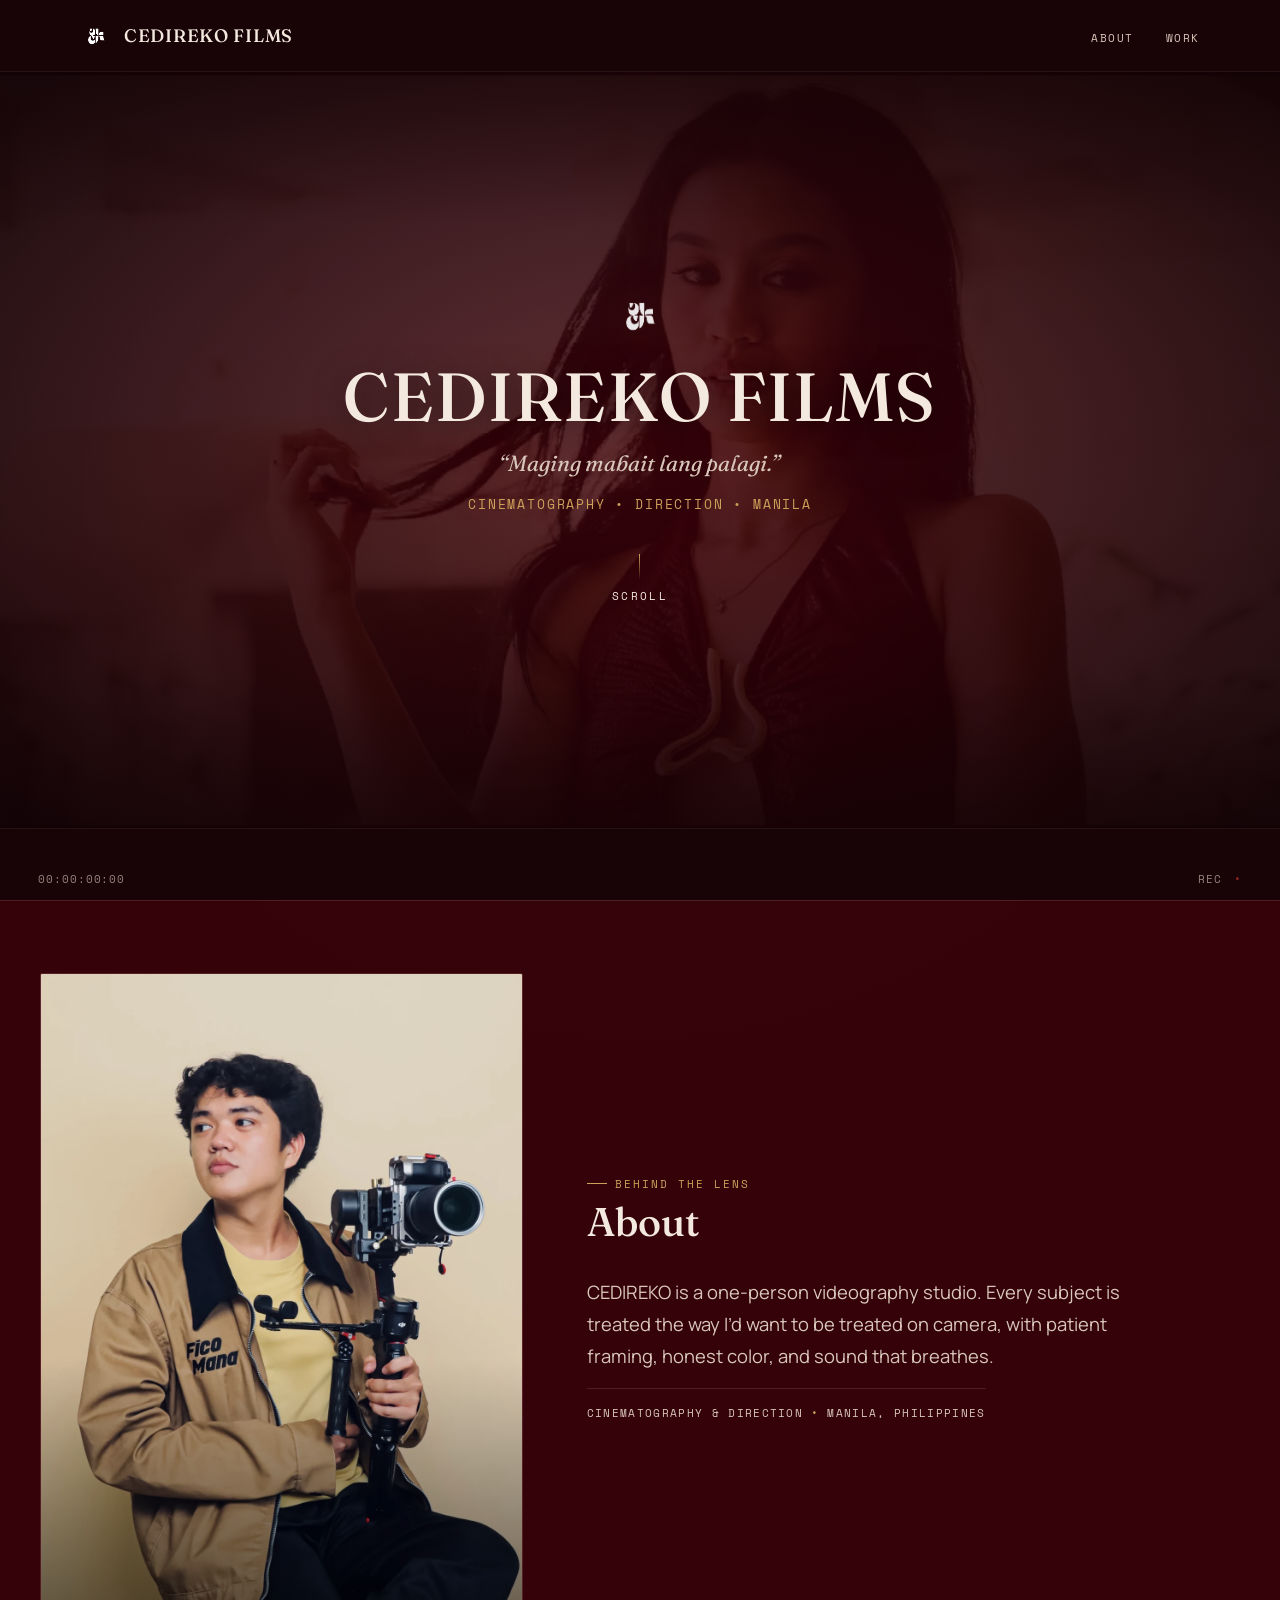
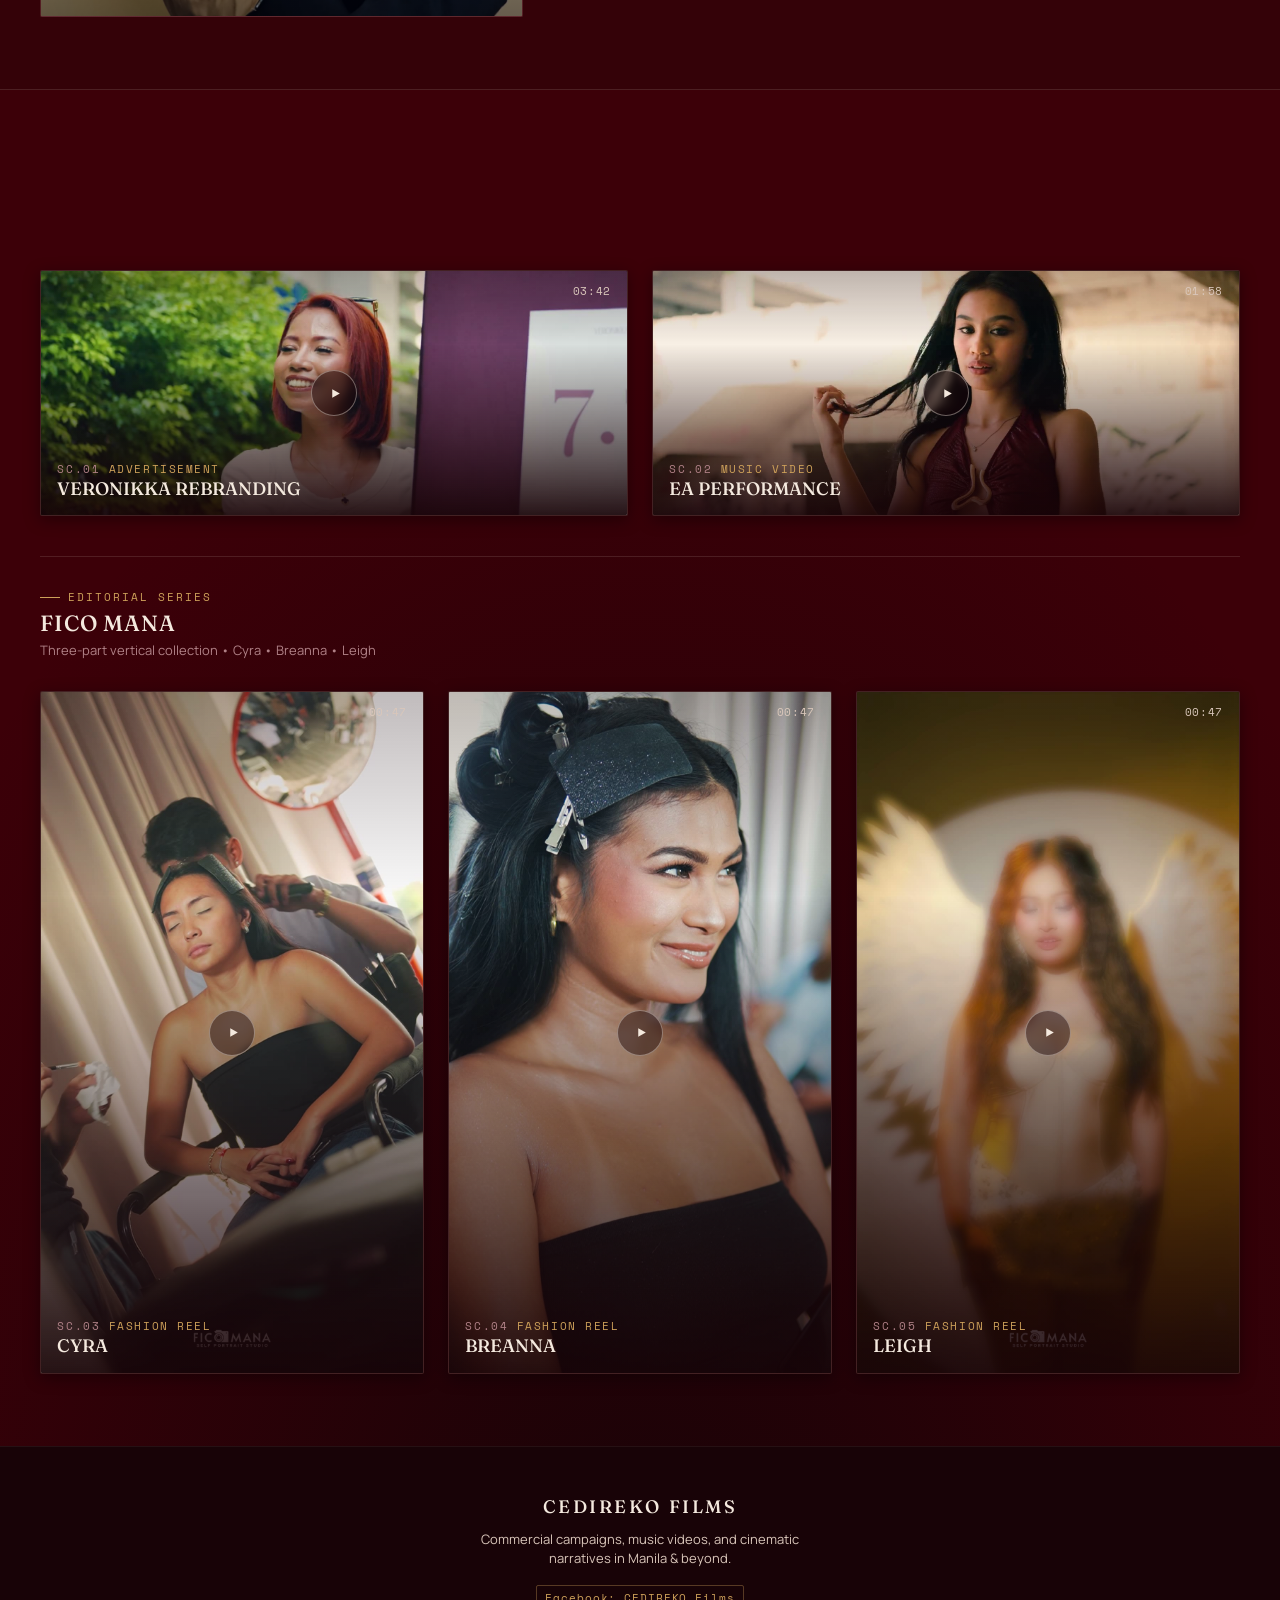
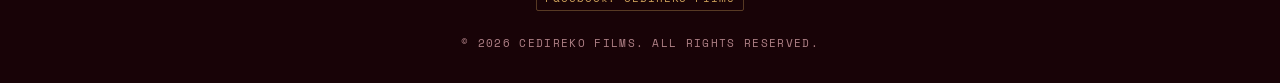
==== commit 8b40e2b4: "feat(ui): cinematic gallery redesign with ambient hero video, 2.39:1 letterbox, transport modal navi" ====
--- a/index.html
+++ b/index.html
@@ -132,6 +132,14 @@
 
   <!-- HERO: Cinematic Showcase -->
   <section class="hero" id="hero" aria-labelledby="hero-title">
+    <!-- Ambient looping cinematic video background -->
+    <div class="hero__video-bg" aria-hidden="true">
+      <video class="hero__video-media" autoplay muted loop playsinline preload="metadata" poster="assets/posters/ea.jpg">
+        <source src="projects/EA_FINALCUT.mp4" type="video/mp4">
+      </video>
+      <div class="hero__video-overlay"></div>
+    </div>
+
     <!-- Letterbox cinema framing bars -->
     <div class="letterbox top" aria-hidden="true"></div>
     <div class="letterbox bottom" aria-hidden="true"></div>
@@ -183,6 +191,11 @@
             <h2 id="about-title" class="section-title">About</h2>
           </div>
           <p class="about-bio">CEDIREKO is a one-person videography studio. Every subject is treated the way I&rsquo;d want to be treated on camera, with patient framing, honest color, and sound that breathes.</p>
+          <div class="about-credits">
+            <span class="about-credits-item">Cinematography &amp; Direction</span>
+            <span class="about-credits-dot" aria-hidden="true">&bull;</span>
+            <span class="about-credits-item">Manila, Philippines</span>
+          </div>
         </div>
       </div>
     </div>
@@ -207,25 +220,31 @@
       <div class="reel-grid reveal-stagger" id="reel-grid" data-view="all" role="tabpanel" aria-labelledby="tab-all">
 
         <!-- Project 01: Veronikka Rebranding -->
-        <div class="reel-card stagger-item" data-orientation="landscape" data-seek-time="1.0" tabindex="0" role="button" aria-label="Play Veronikka Rebranding (Advertisement)">
+        <div class="reel-card stagger-item" data-orientation="landscape" data-scene="SC.01" data-seek-time="1.0" tabindex="0" role="button" aria-label="Play Veronikka Rebranding (Advertisement)">
           <div class="reel-thumb" style="background:linear-gradient(150deg,#5c1420,#2a0509 70%);"></div>
           <video class="reel-video" data-src="projects/VERONIKKA_REVISED_3.mp4" poster="assets/posters/veronikka.jpg" muted loop playsinline preload="metadata"></video>
           <div class="reel-tc"><span>03:42</span></div>
           <div class="play-ring" aria-hidden="true"><svg viewBox="0 0 24 24" aria-hidden="true"><path d="M6 4l14 8-14 8V4z"/></svg></div>
           <div class="reel-meta">
-            <span class="reel-cat">ADVERTISEMENT</span>
+            <div class="reel-meta-eyebrow">
+              <span class="reel-scene" aria-hidden="true">SC.01</span>
+              <span class="reel-cat">ADVERTISEMENT</span>
+            </div>
             <h3 class="reel-title">VERONIKKA REBRANDING</h3>
           </div>
         </div>
 
         <!-- Project 02: EA Performance -->
-        <div class="reel-card stagger-item" data-orientation="landscape" data-seek-time="2.0" tabindex="0" role="button" aria-label="Play EA Performance (Music Video)">
+        <div class="reel-card stagger-item" data-orientation="landscape" data-scene="SC.02" data-seek-time="2.0" tabindex="0" role="button" aria-label="Play EA Performance (Music Video)">
           <div class="reel-thumb" style="background:linear-gradient(150deg,#7a2233,#3c0008 70%);"></div>
           <video class="reel-video" data-src="projects/EA_FINALCUT.mp4" poster="assets/posters/ea.jpg" muted loop playsinline preload="metadata"></video>
           <div class="reel-tc"><span>01:58</span></div>
           <div class="play-ring" aria-hidden="true"><svg viewBox="0 0 24 24" aria-hidden="true"><path d="M6 4l14 8-14 8V4z"/></svg></div>
           <div class="reel-meta">
-            <span class="reel-cat">MUSIC VIDEO</span>
+            <div class="reel-meta-eyebrow">
+              <span class="reel-scene" aria-hidden="true">SC.02</span>
+              <span class="reel-cat">MUSIC VIDEO</span>
+            </div>
             <h3 class="reel-title">EA PERFORMANCE</h3>
           </div>
         </div>
@@ -240,37 +259,46 @@
         </div>
 
         <!-- Project 03: FICO MANA — Cyra -->
-        <div class="reel-card stagger-item" data-orientation="portrait" data-series="ficomana" data-seek-time="1.5" tabindex="0" role="button" aria-label="Play Fico Mana Cyra (Vertical Series Pt. 1)">
+        <div class="reel-card stagger-item" data-orientation="portrait" data-series="ficomana" data-scene="SC.03" data-seek-time="1.5" tabindex="0" role="button" aria-label="Play Fico Mana Cyra (Vertical Series Pt. 1)">
           <div class="reel-thumb" style="background:linear-gradient(150deg,#6b1c28,#2a0509 70%);"></div>
           <video class="reel-video" data-src="projects/FICOMANA_CYRA_2_1.mp4" poster="assets/posters/ficomana_cyra.jpg" muted loop playsinline preload="metadata"></video>
           <div class="reel-tc"><span>00:47</span></div>
           <div class="play-ring" aria-hidden="true"><svg viewBox="0 0 24 24" aria-hidden="true"><path d="M6 4l14 8-14 8V4z"/></svg></div>
           <div class="reel-meta">
-            <span class="reel-cat">FASHION REEL</span>
+            <div class="reel-meta-eyebrow">
+              <span class="reel-scene" aria-hidden="true">SC.03</span>
+              <span class="reel-cat">FASHION REEL</span>
+            </div>
             <h3 class="reel-title">CYRA</h3>
           </div>
         </div>
 
         <!-- Project 04: FICO MANA — Breanna -->
-        <div class="reel-card stagger-item" data-orientation="portrait" data-series="ficomana" data-seek-time="1.5" tabindex="0" role="button" aria-label="Play Fico Mana Breanna (Vertical Series Pt. 2)">
+        <div class="reel-card stagger-item" data-orientation="portrait" data-series="ficomana" data-scene="SC.04" data-seek-time="1.5" tabindex="0" role="button" aria-label="Play Fico Mana Breanna (Vertical Series Pt. 2)">
           <div class="reel-thumb" style="background:linear-gradient(150deg,#6b1c28,#2a0509 70%);"></div>
           <video class="reel-video" data-src="projects/BREANNA_1.mp4" poster="assets/posters/ficomana_breanna.jpg" muted loop playsinline preload="metadata"></video>
           <div class="reel-tc"><span>00:47</span></div>
           <div class="play-ring" aria-hidden="true"><svg viewBox="0 0 24 24" aria-hidden="true"><path d="M6 4l14 8-14 8V4z"/></svg></div>
           <div class="reel-meta">
-            <span class="reel-cat">FASHION REEL</span>
+            <div class="reel-meta-eyebrow">
+              <span class="reel-scene" aria-hidden="true">SC.04</span>
+              <span class="reel-cat">FASHION REEL</span>
+            </div>
             <h3 class="reel-title">BREANNA</h3>
           </div>
         </div>
 
         <!-- Project 05: FICO MANA — Leigh -->
-        <div class="reel-card stagger-item" data-orientation="portrait" data-series="ficomana" data-seek-time="1.5" tabindex="0" role="button" aria-label="Play Fico Mana Leigh (Vertical Series Pt. 3)">
+        <div class="reel-card stagger-item" data-orientation="portrait" data-series="ficomana" data-scene="SC.05" data-seek-time="1.5" tabindex="0" role="button" aria-label="Play Fico Mana Leigh (Vertical Series Pt. 3)">
           <div class="reel-thumb" style="background:linear-gradient(150deg,#6b1c28,#2a0509 70%);"></div>
           <video class="reel-video" data-src="projects/FICOMANA_LEIGH.mp4" poster="assets/posters/ficomana_leigh.jpg" muted loop playsinline preload="metadata"></video>
           <div class="reel-tc"><span>00:47</span></div>
           <div class="play-ring" aria-hidden="true"><svg viewBox="0 0 24 24" aria-hidden="true"><path d="M6 4l14 8-14 8V4z"/></svg></div>
           <div class="reel-meta">
-            <span class="reel-cat">FASHION REEL</span>
+            <div class="reel-meta-eyebrow">
+              <span class="reel-scene" aria-hidden="true">SC.05</span>
+              <span class="reel-cat">FASHION REEL</span>
+            </div>
             <h3 class="reel-title">LEIGH</h3>
           </div>
         </div>
@@ -297,14 +325,38 @@
       </div>
       <div class="modal-info">
         <div class="modal-meta-left">
-          <span class="modal-cat" id="modal-cat">ADVERTISEMENT</span>
+          <div class="modal-meta-eyebrow">
+            <span class="modal-scene" id="modal-scene">SC.01</span>
+            <span class="modal-cat" id="modal-cat">ADVERTISEMENT</span>
+          </div>
           <h3 class="modal-title" id="modal-title">VERONIKKA REBRANDING</h3>
           <span class="modal-tc" id="modal-tc">03:42</span>
           <div class="modal-specs" id="modal-specs"></div>
         </div>
+
+        <!-- Cinema Viewer Transport: Prev / Next Navigation -->
+        <div class="modal-transport" aria-label="Reel transport controls">
+          <button type="button" class="modal-nav-btn modal-prev" id="modal-prev-btn" aria-label="Previous project (Left Arrow)">
+            <svg width="18" height="18" viewBox="0 0 24 24" fill="none" stroke="currentColor" stroke-width="2" stroke-linecap="round" stroke-linejoin="round" aria-hidden="true">
+              <polyline points="15 18 9 12 15 6"></polyline>
+            </svg>
+            <span class="modal-nav-text">PREV</span>
+          </button>
+          <button type="button" class="modal-nav-btn modal-next" id="modal-next-btn" aria-label="Next project (Right Arrow)">
+            <span class="modal-nav-text">NEXT</span>
+            <svg width="18" height="18" viewBox="0 0 24 24" fill="none" stroke="currentColor" stroke-width="2" stroke-linecap="round" stroke-linejoin="round" aria-hidden="true">
+              <polyline points="9 18 15 12 9 6"></polyline>
+            </svg>
+          </button>
+        </div>
       </div>
     </div>
   </dialog>
+
+  <!-- Desktop Custom Play Cursor -->
+  <div class="custom-play-cursor" id="custom-play-cursor" aria-hidden="true">
+    <span>PLAY</span>
+  </div>
 
 <!-- SITE FOOTER -->
 <footer class="site-footer" id="contact">
--- a/style.css
+++ b/style.css
@@ -93,8 +93,6 @@
   --z-header: 100;
   --z-drawer: 150;
   --z-modal: 1000;
-
-  --asset-topo: url("assets/topo.png");
 }
 
 /* ==========================================================================
@@ -150,11 +148,6 @@
   background-image: url("data:image/svg+xml,%3Csvg xmlns='http://www.w3.org/2000/svg' width='120' height='120'%3E%3Cfilter id='n'%3E%3CfeTurbulence type='fractalNoise' baseFrequency='0.9' numOctaves='2' stitchTiles='stitch'/%3E%3C/filter%3E%3Crect width='100%25' height='100%25' filter='url(%23n)'/%3E%3C/svg%3E");
   transform: translateZ(0);
   backface-visibility: hidden;
-}
-
-/* Removed Topographic Layer (Kept dormant to eliminate GPU memory pressure) */
-.topo-bg {
-  display: none !important;
 }
 
 main, footer {
@@ -634,6 +627,34 @@
   overflow: hidden;
 }
 
+/* Ambient Loop Video Background */
+.hero__video-bg {
+  position: absolute;
+  inset: 0;
+  width: 100%;
+  height: 100%;
+  overflow: hidden;
+  pointer-events: none;
+  z-index: 1;
+}
+
+.hero__video-media {
+  width: 100%;
+  height: 100%;
+  object-fit: cover;
+  opacity: 0.32;
+  filter: saturate(0.85) contrast(1.1);
+  transform: scale(1.02);
+}
+
+.hero__video-overlay {
+  position: absolute;
+  inset: 0;
+  background:
+    radial-gradient(ellipse 90% 75% at 50% 50%, rgba(60, 0, 8, 0.45) 0%, rgba(18, 2, 5, 0.88) 75%),
+    linear-gradient(to bottom, rgba(18, 2, 5, 0.75) 0%, transparent 25%, transparent 75%, rgba(18, 2, 5, 0.95) 100%);
+}
+
 /* Cinema Letterbox Scope Framing Bars (2.39:1 Anamorphic Cue) */
 .letterbox {
   position: absolute;
@@ -927,6 +948,27 @@
   max-width: 52ch;
 }
 
+.about-credits {
+  margin-top: var(--space-4);
+  padding-top: var(--space-4);
+  border-top: 1px solid var(--line);
+  display: inline-flex;
+  align-items: center;
+  gap: var(--space-2);
+  font-family: var(--font-mono);
+  font-size: var(--text-xs);
+  letter-spacing: 0.12em;
+  text-transform: uppercase;
+}
+
+.about-credits-item {
+  color: var(--bone-dim);
+}
+
+.about-credits-dot {
+  color: var(--ember);
+}
+
 @media (min-width: 860px) {
   .about-grid {
     grid-template-columns: 0.85fr 1.15fr;
@@ -1052,7 +1094,7 @@
 }
 
 .reel-grid[data-view="all"] .reel-card[data-orientation="landscape"] {
-  aspect-ratio: 16 / 10;
+  aspect-ratio: 2.39 / 1;
 }
 
 .reel-grid[data-view="all"] .reel-card[data-orientation="portrait"] {
@@ -1075,7 +1117,7 @@
 }
 
 .reel-grid[data-view="landscape"] .reel-card {
-  aspect-ratio: 16 / 10;
+  aspect-ratio: 2.39 / 1;
 }
 
 @media (min-width: 640px) {
@@ -1239,14 +1281,29 @@
   pointer-events: none;
 }
 
+.reel-meta-eyebrow {
+  display: flex;
+  align-items: center;
+  gap: var(--space-2);
+  margin-bottom: var(--space-1);
+}
+
+.reel-scene {
+  font-family: var(--font-mono);
+  font-size: var(--text-xs);
+  letter-spacing: 0.16em;
+  color: var(--ash-rose);
+  line-height: 1;
+}
+
 .reel-cat {
   font-family: var(--font-mono);
   font-size: var(--text-xs);
   letter-spacing: 0.14em;
   text-transform: uppercase;
   color: var(--ember);
-  margin-bottom: var(--space-1);
-  display: block;
+  line-height: 1;
+  display: inline-block;
 }
 
 .reel-title {
@@ -1355,12 +1412,27 @@
   gap: var(--space-1);
 }
 
+.modal-meta-eyebrow {
+  display: flex;
+  align-items: center;
+  gap: var(--space-2);
+}
+
+.modal-scene {
+  font-family: var(--font-mono);
+  font-size: var(--text-xs);
+  letter-spacing: 0.18em;
+  color: var(--ash-rose);
+  line-height: 1;
+}
+
 .modal-cat {
   font-family: var(--font-mono);
   font-size: var(--text-xs);
   letter-spacing: 0.16em;
   text-transform: uppercase;
   color: var(--ember);
+  line-height: 1;
 }
 
 .modal-title {
@@ -1387,6 +1459,45 @@
   font-family: var(--font-mono);
   font-size: var(--text-xs);
   color: var(--bone-dim);
+}
+
+/* Modal Transport: Prev / Next Viewer Controls */
+.modal-transport {
+  display: flex;
+  align-items: center;
+  gap: var(--space-3);
+  margin-left: auto;
+}
+
+.modal-nav-btn {
+  display: inline-flex;
+  align-items: center;
+  gap: var(--space-2);
+  padding: var(--space-2) var(--space-4);
+  min-height: 44px;
+  background: rgba(24, 3, 7, 0.7);
+  border: 1px solid var(--line);
+  border-radius: var(--radius);
+  color: var(--bone);
+  font-family: var(--font-mono);
+  font-size: var(--text-xs);
+  letter-spacing: 0.14em;
+  cursor: pointer;
+  transition:
+    background var(--duration-fast) var(--ease),
+    border-color var(--duration-fast) var(--ease),
+    color var(--duration-fast) var(--ease);
+}
+
+.modal-nav-btn:hover {
+  background: var(--wine);
+  border-color: var(--ember);
+  color: var(--ember);
+}
+
+.modal-nav-btn:focus-visible {
+  outline: 2px solid var(--ember);
+  outline-offset: 2px;
 }
 
 /* ==========================================================================
@@ -1469,6 +1580,51 @@
 }
 
 /* ==========================================================================
+   DESKTOP CUSTOM "PLAY" CURSOR
+   ========================================================================== */
+
+.custom-play-cursor {
+  position: fixed;
+  top: 0;
+  left: 0;
+  width: 56px;
+  height: 56px;
+  border-radius: 50%;
+  background: var(--ember);
+  color: var(--frame);
+  display: flex;
+  align-items: center;
+  justify-content: center;
+  font-family: var(--font-mono);
+  font-size: 0.6875rem;
+  font-weight: 700;
+  letter-spacing: 0.14em;
+  pointer-events: none;
+  z-index: 9999;
+  opacity: 0;
+  transform: translate(-50%, -50%) scale(0.3);
+  transition: opacity 0.22s var(--ease), transform 0.22s var(--ease);
+  box-shadow: 0 10px 30px rgba(0, 0, 0, 0.6);
+}
+
+.custom-play-cursor.is-active {
+  opacity: 1;
+  transform: translate(-50%, -50%) scale(1);
+}
+
+@media (hover: hover) and (pointer: fine) {
+  .reel-card:hover {
+    cursor: none;
+  }
+}
+
+@media (hover: none) or (pointer: coarse) {
+  .custom-play-cursor {
+    display: none !important;
+  }
+}
+
+/* ==========================================================================
    ACCESSIBILITY: PREFERS REDUCED MOTION
    ========================================================================== */
 
@@ -1500,4 +1656,12 @@
   .tally-dot {
     animation: none !important;
   }
-}
+
+  .hero__video-media {
+    display: none !important;
+  }
+
+  .custom-play-cursor {
+    display: none !important;
+  }
+}
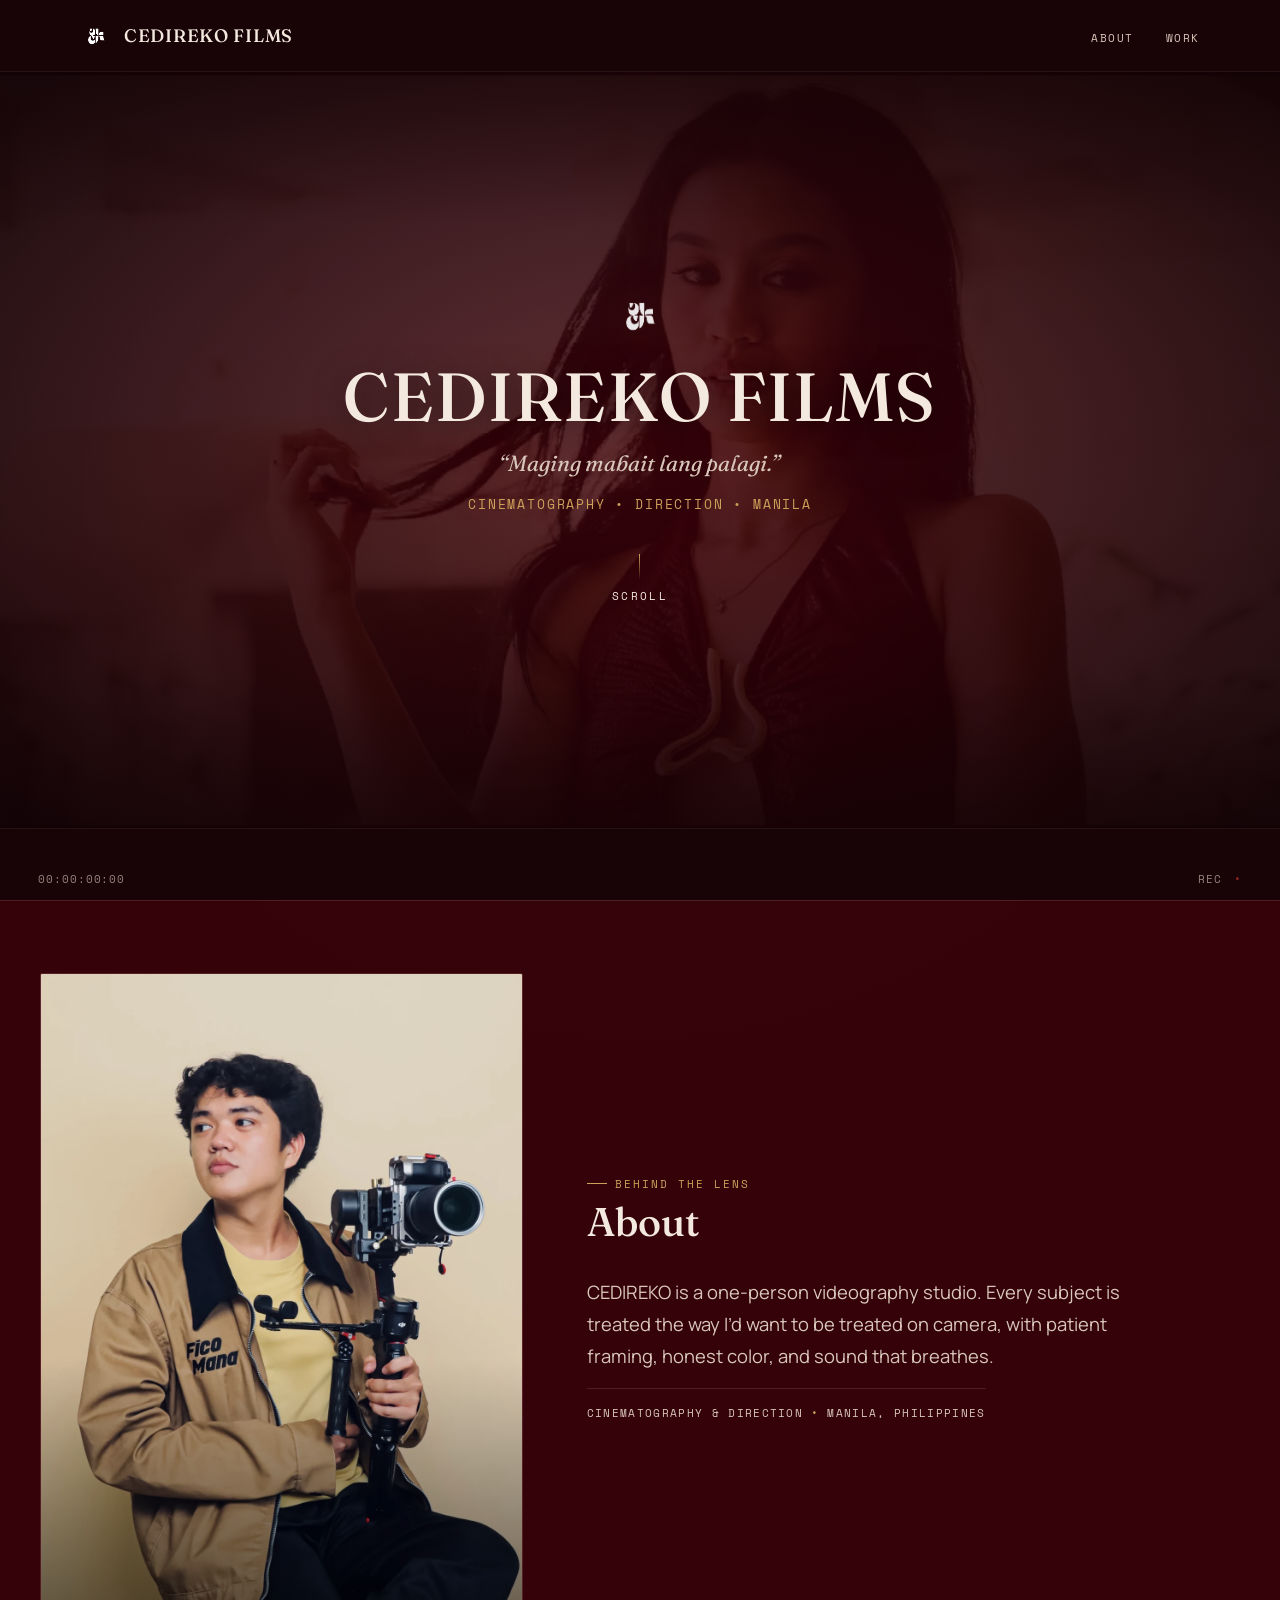
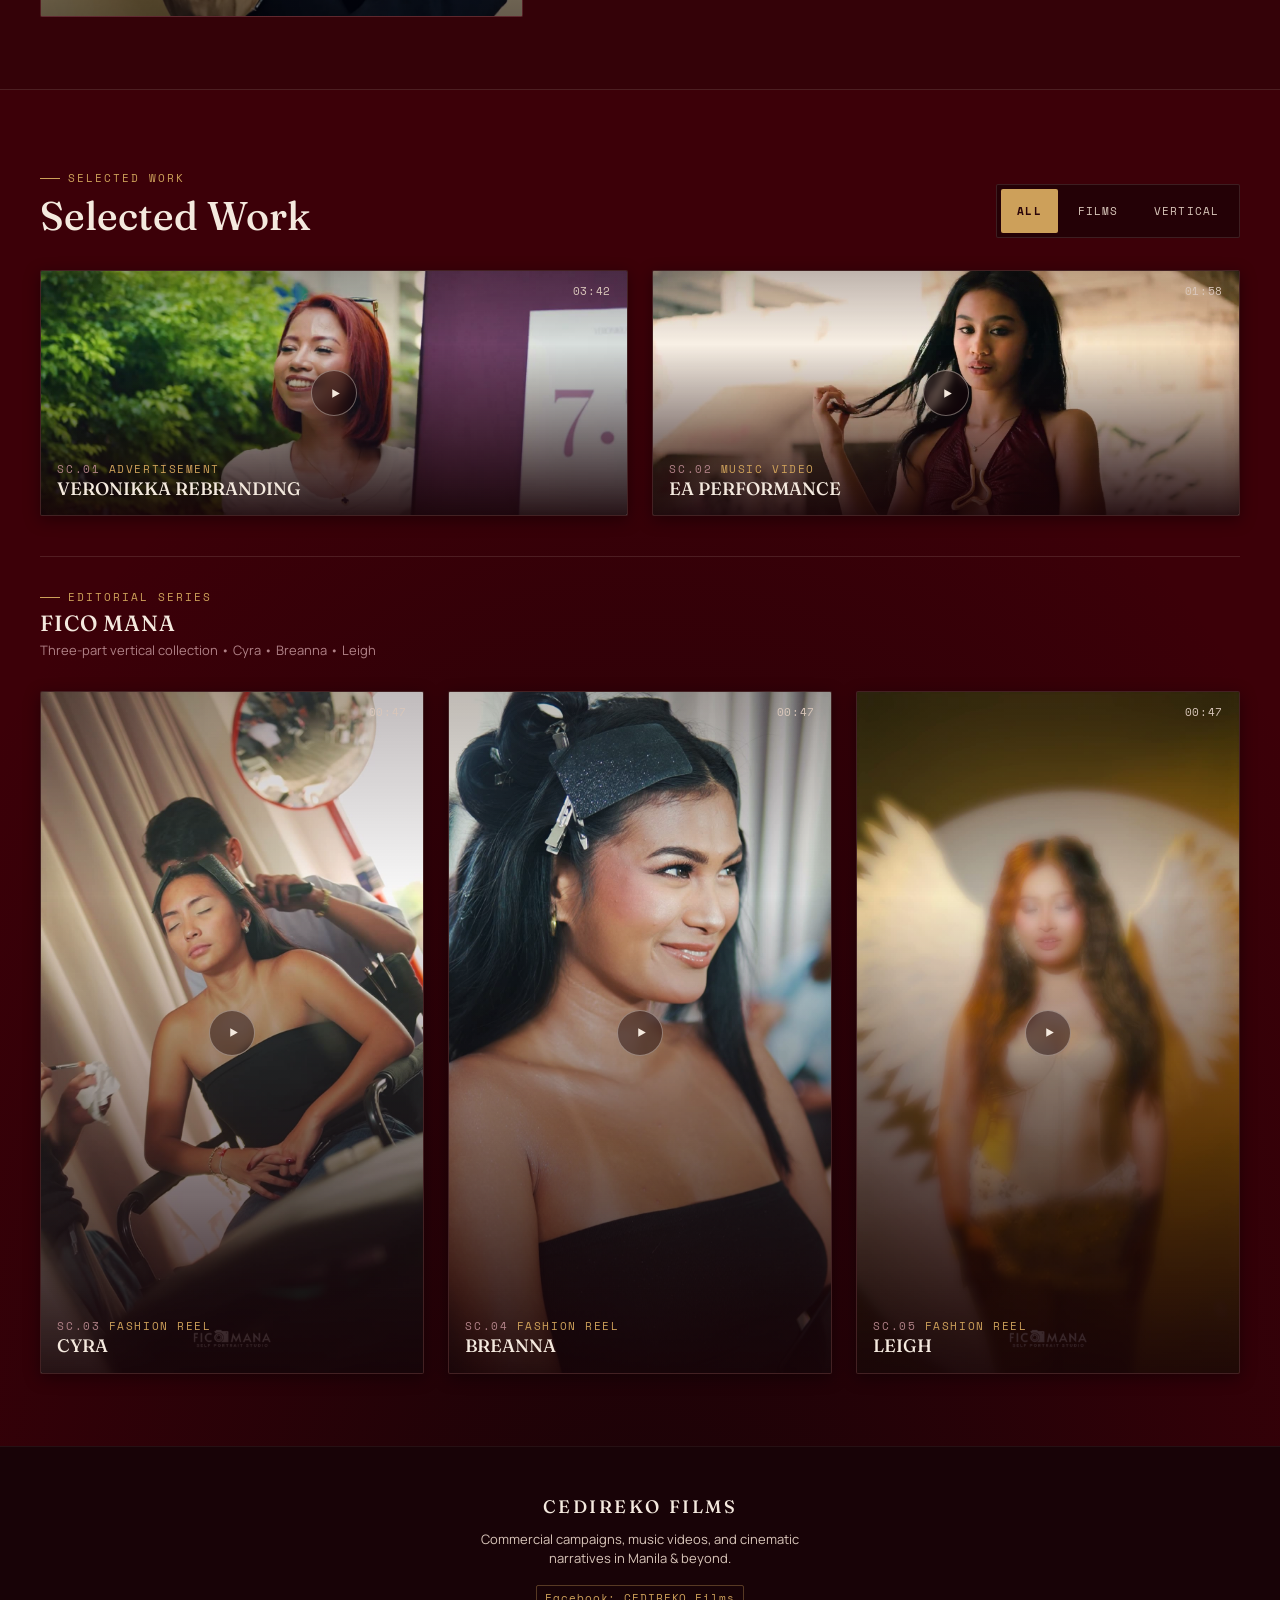
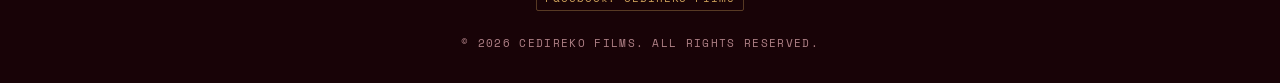
==== commit 4dcad29b: "perf(media): add CRF 22 web-optimized derivative for Leigh with mathematical quality proof (PSNR 45." ====
--- a/index.html
+++ b/index.html
@@ -291,7 +291,7 @@
         <!-- Project 05: FICO MANA — Leigh -->
         <div class="reel-card stagger-item" data-orientation="portrait" data-series="ficomana" data-scene="SC.05" data-seek-time="1.5" tabindex="0" role="button" aria-label="Play Fico Mana Leigh (Vertical Series Pt. 3)">
           <div class="reel-thumb" style="background:linear-gradient(150deg,#6b1c28,#2a0509 70%);"></div>
-          <video class="reel-video" data-src="projects/FICOMANA_LEIGH.mp4" poster="assets/posters/ficomana_leigh.jpg" muted loop playsinline preload="metadata"></video>
+          <video class="reel-video" data-src="projects/FICOMANA_LEIGH_web.mp4" poster="assets/posters/ficomana_leigh.jpg" muted loop playsinline preload="metadata"></video>
           <div class="reel-tc"><span>00:47</span></div>
           <div class="play-ring" aria-hidden="true"><svg viewBox="0 0 24 24" aria-hidden="true"><path d="M6 4l14 8-14 8V4z"/></svg></div>
           <div class="reel-meta">
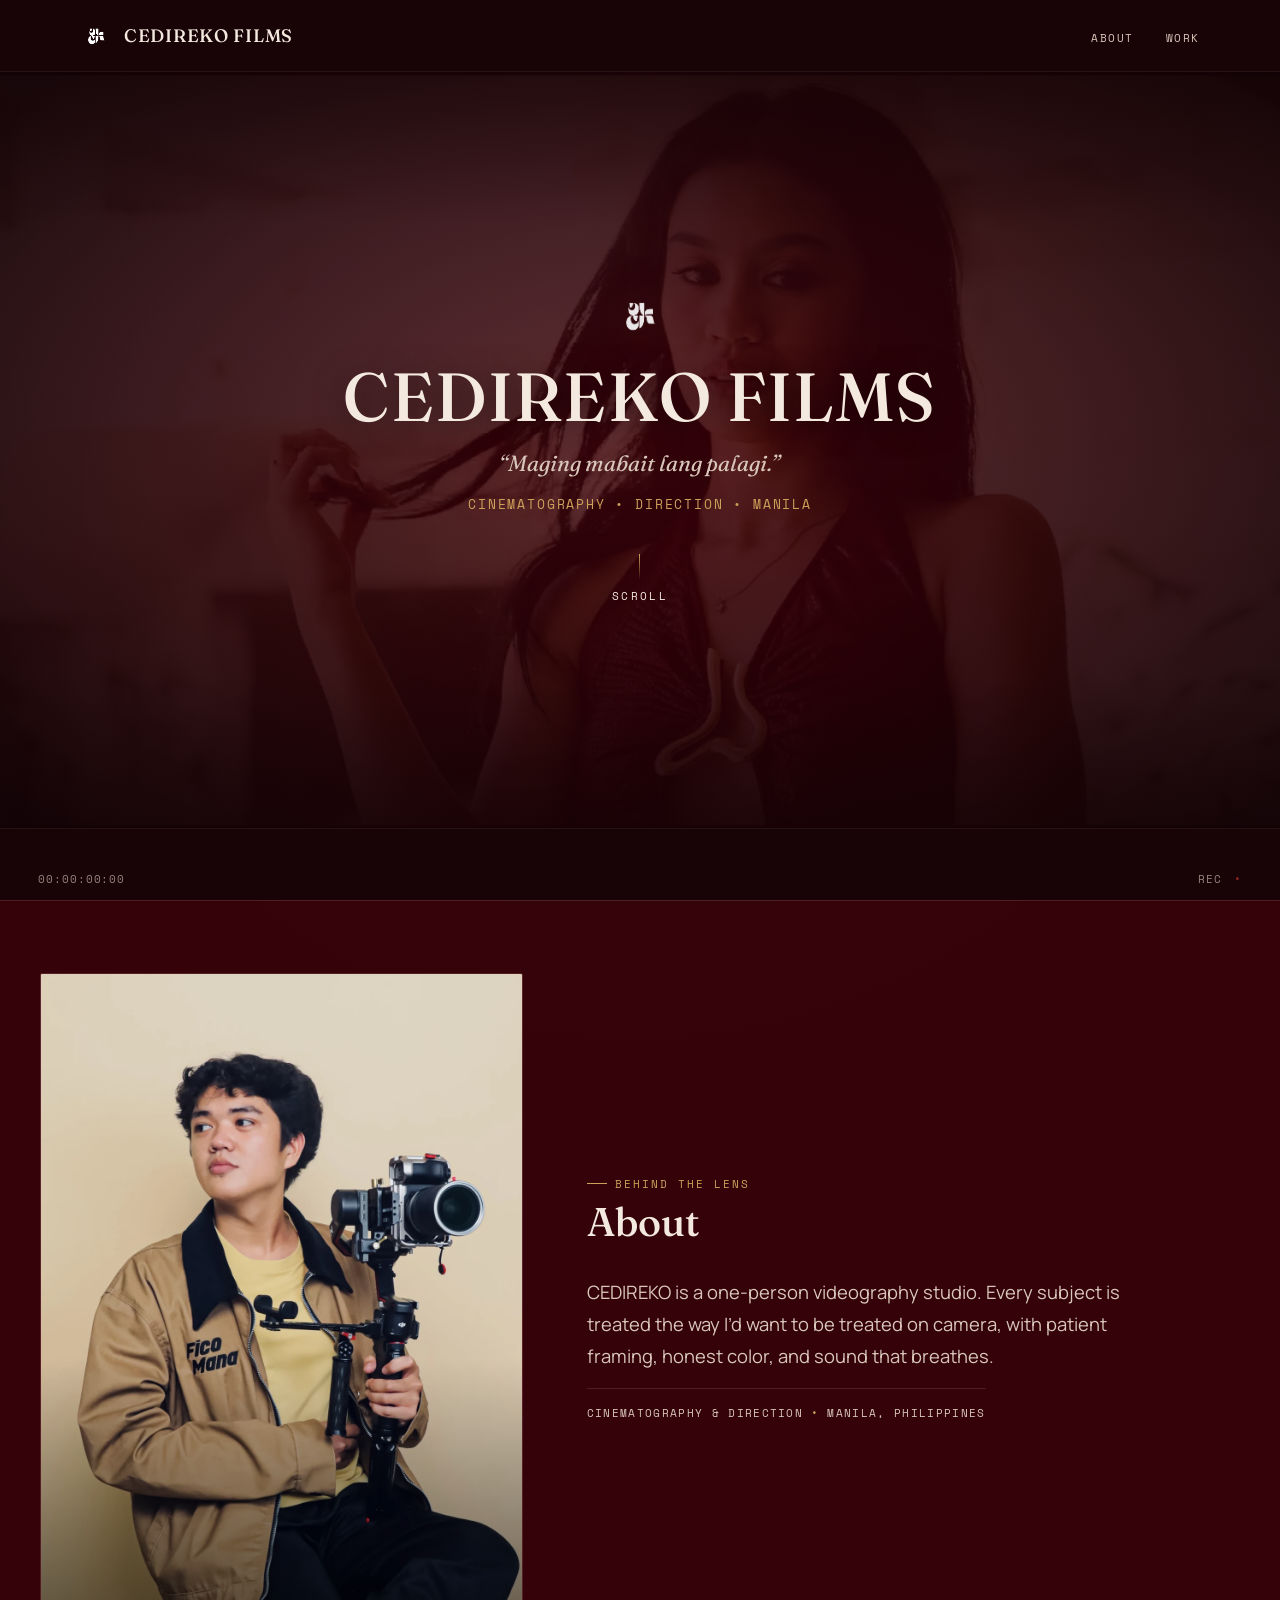
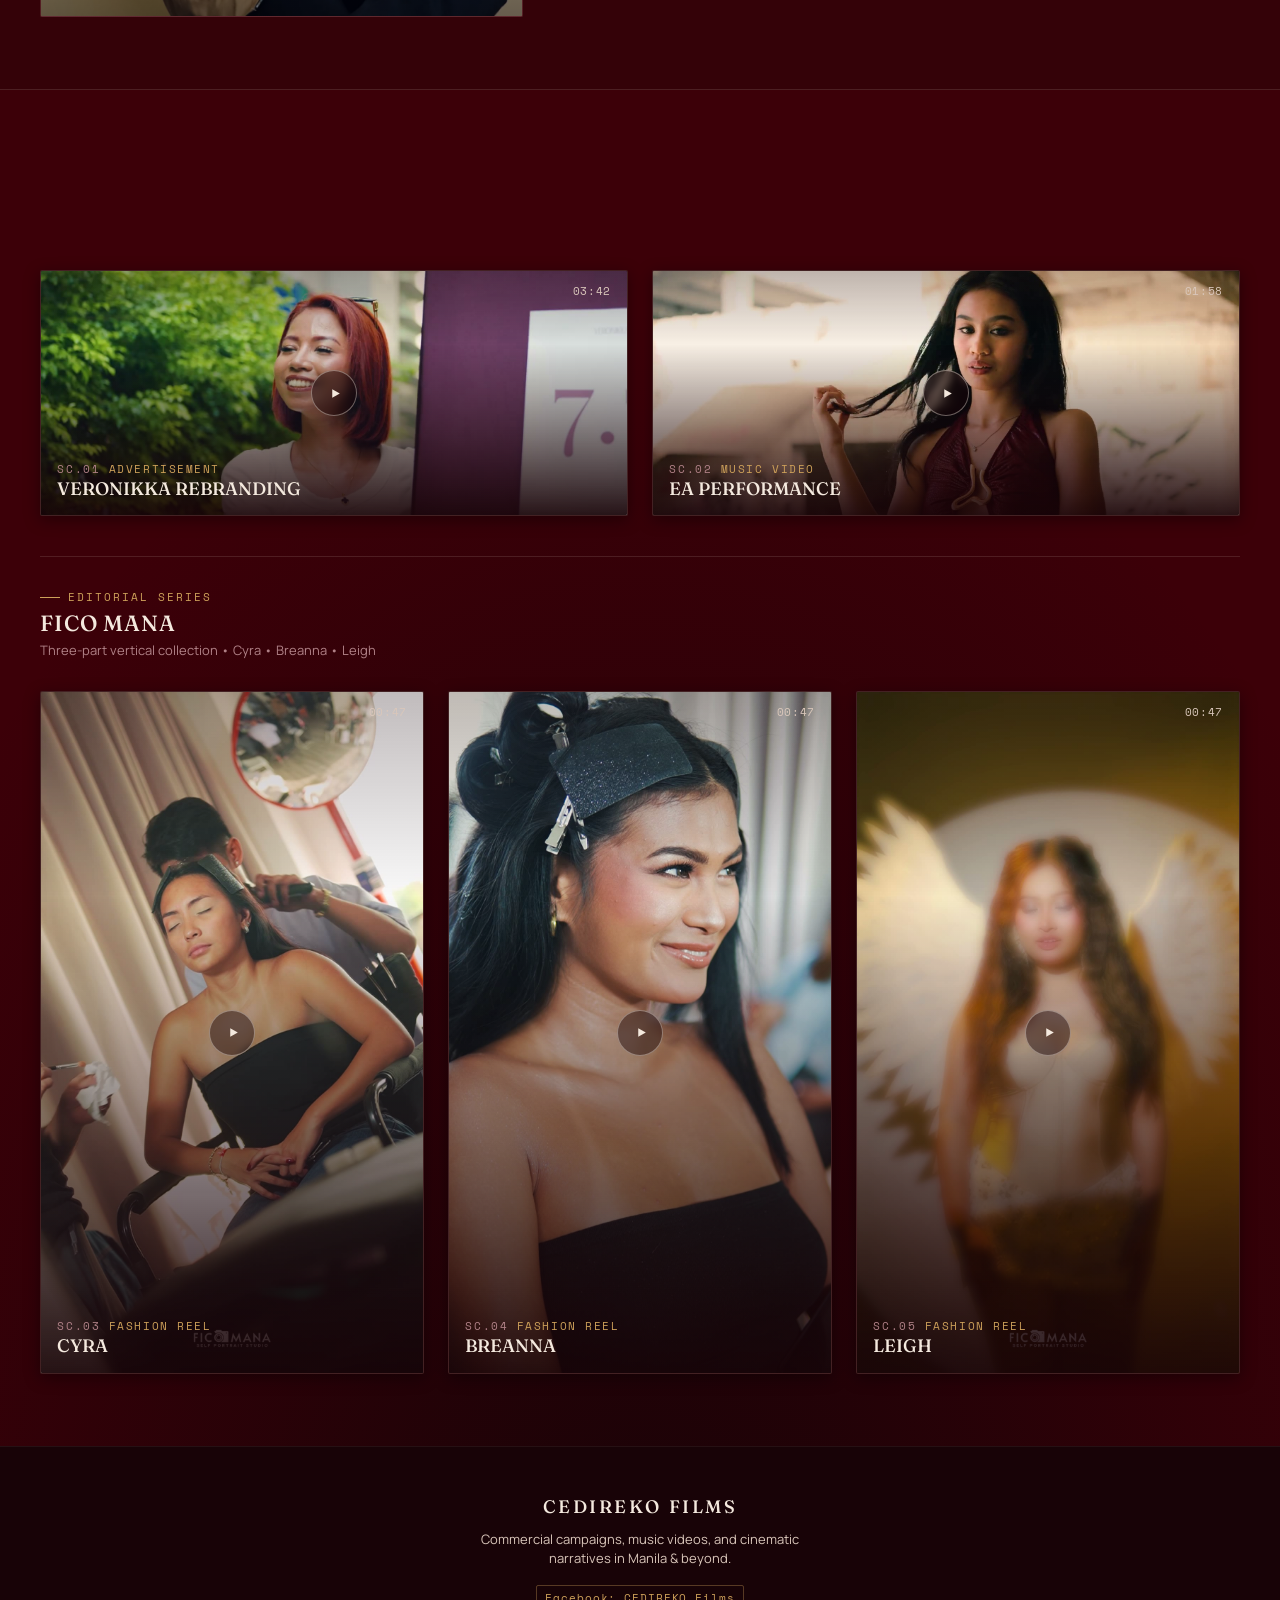
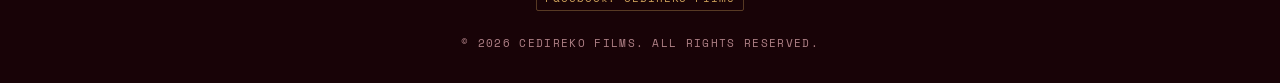
==== commit ed885365: "chore(config): ensure 100% free stack by removing CNAME and restoring native GitHub Pages URLs" ====
(no text change in the page or its own stylesheets)
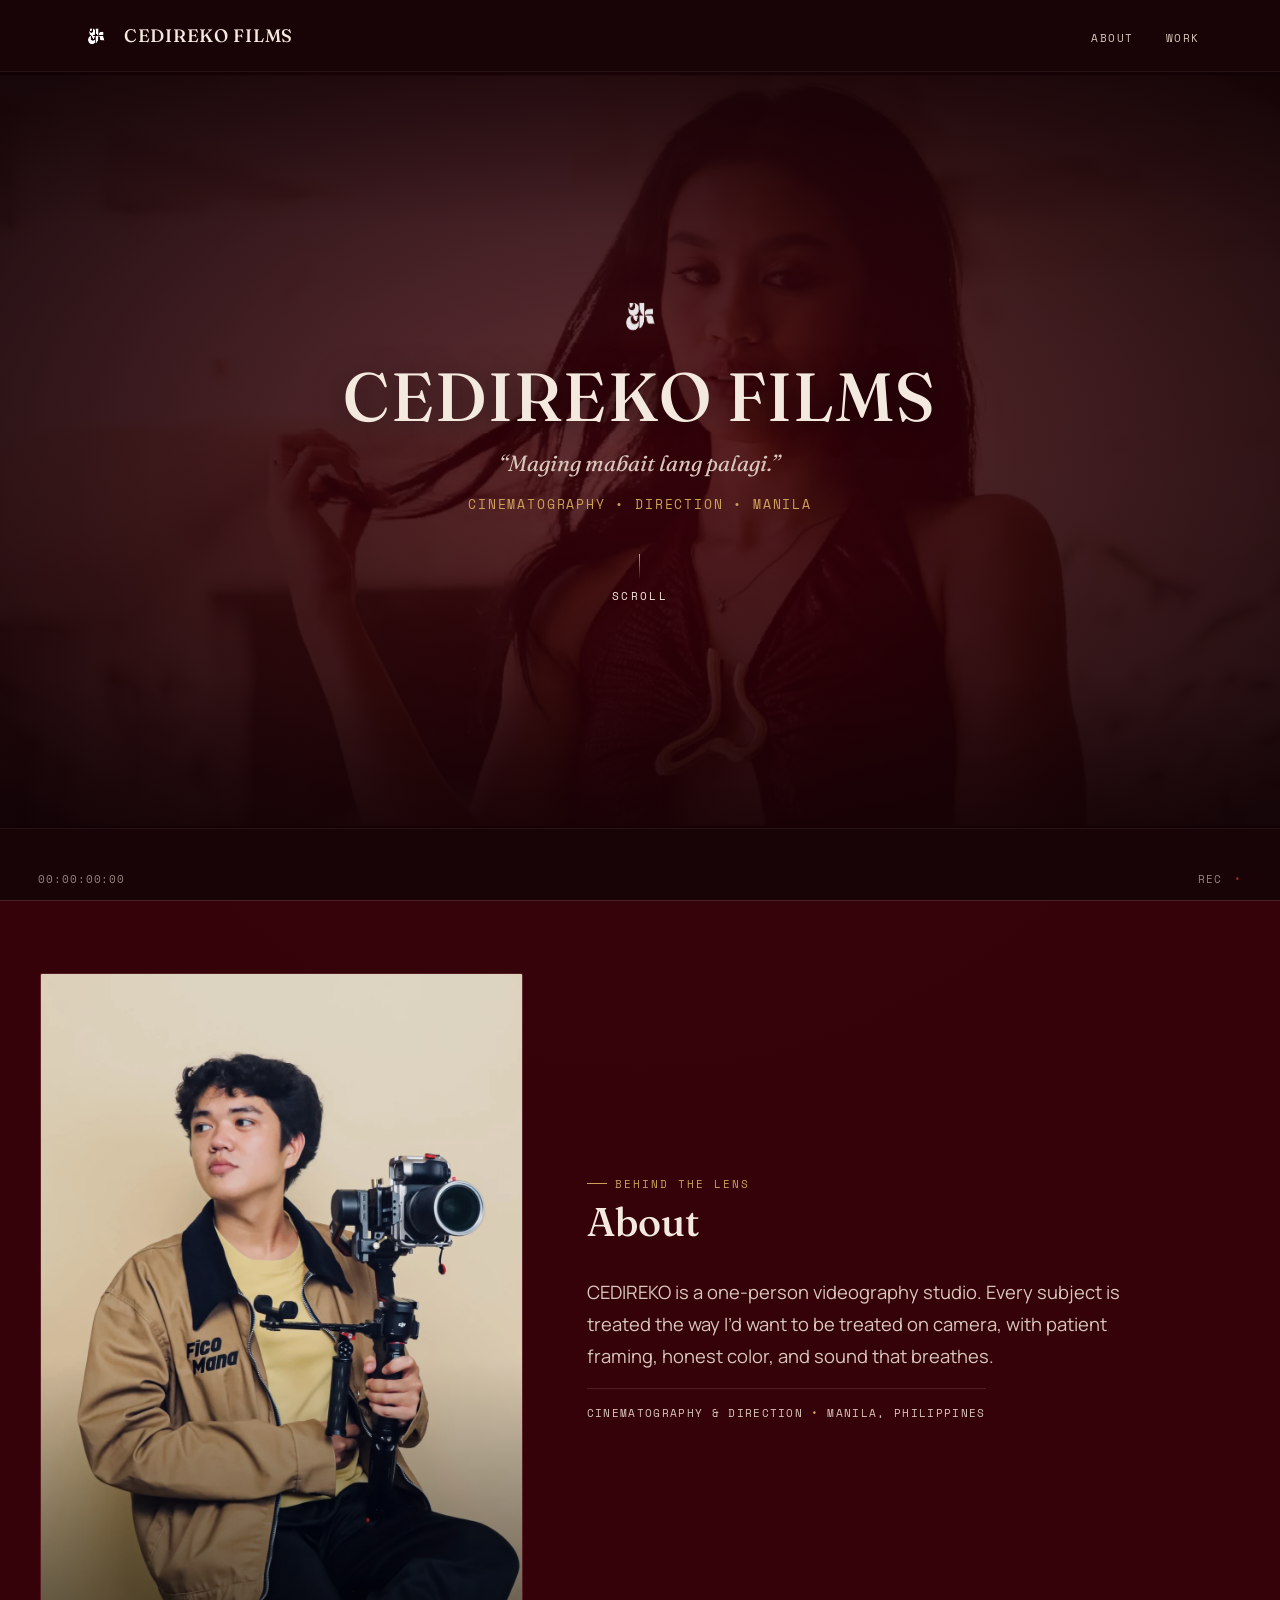
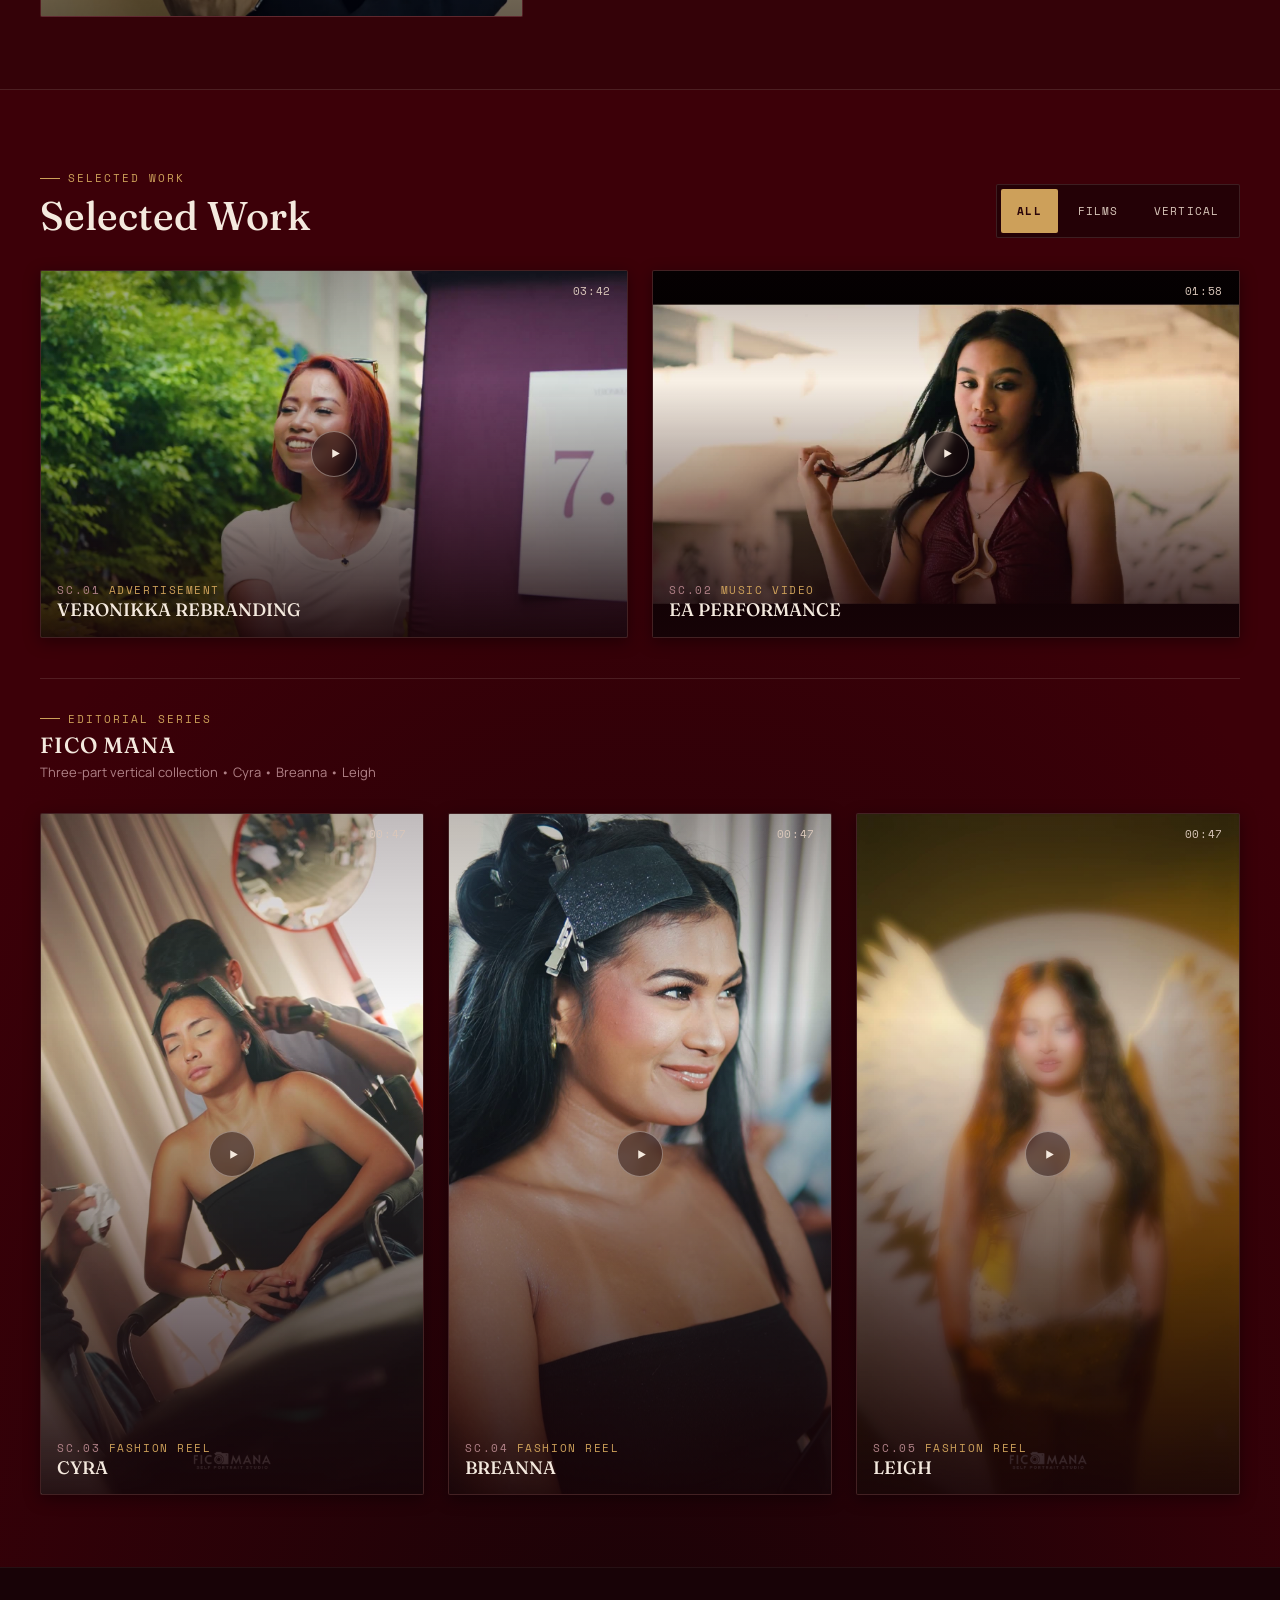
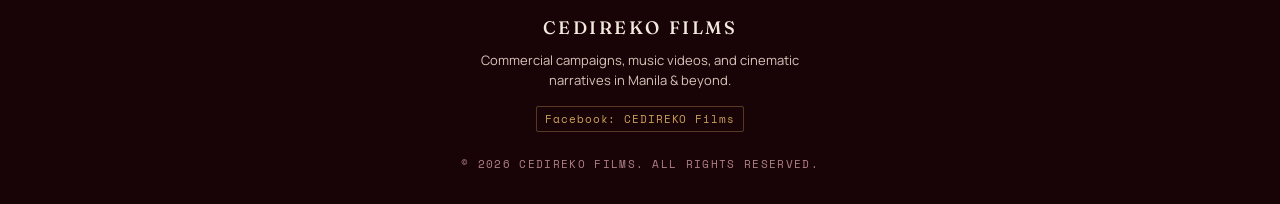
==== commit a6a359ef: "fix(reel): revert landscape card aspect ratio to 16:10 and remove custom play cursor" ====
--- a/index.html
+++ b/index.html
@@ -353,11 +353,6 @@
     </div>
   </dialog>
 
-  <!-- Desktop Custom Play Cursor -->
-  <div class="custom-play-cursor" id="custom-play-cursor" aria-hidden="true">
-    <span>PLAY</span>
-  </div>
-
 <!-- SITE FOOTER -->
 <footer class="site-footer" id="contact">
   <div class="footer-inner">
--- a/style.css
+++ b/style.css
@@ -1094,7 +1094,7 @@
 }
 
 .reel-grid[data-view="all"] .reel-card[data-orientation="landscape"] {
-  aspect-ratio: 2.39 / 1;
+  aspect-ratio: 16 / 10;
 }
 
 .reel-grid[data-view="all"] .reel-card[data-orientation="portrait"] {
@@ -1117,7 +1117,7 @@
 }
 
 .reel-grid[data-view="landscape"] .reel-card {
-  aspect-ratio: 2.39 / 1;
+  aspect-ratio: 16 / 10;
 }
 
 @media (min-width: 640px) {
@@ -1580,51 +1580,6 @@
 }
 
 /* ==========================================================================
-   DESKTOP CUSTOM "PLAY" CURSOR
-   ========================================================================== */
-
-.custom-play-cursor {
-  position: fixed;
-  top: 0;
-  left: 0;
-  width: 56px;
-  height: 56px;
-  border-radius: 50%;
-  background: var(--ember);
-  color: var(--frame);
-  display: flex;
-  align-items: center;
-  justify-content: center;
-  font-family: var(--font-mono);
-  font-size: 0.6875rem;
-  font-weight: 700;
-  letter-spacing: 0.14em;
-  pointer-events: none;
-  z-index: 9999;
-  opacity: 0;
-  transform: translate(-50%, -50%) scale(0.3);
-  transition: opacity 0.22s var(--ease), transform 0.22s var(--ease);
-  box-shadow: 0 10px 30px rgba(0, 0, 0, 0.6);
-}
-
-.custom-play-cursor.is-active {
-  opacity: 1;
-  transform: translate(-50%, -50%) scale(1);
-}
-
-@media (hover: hover) and (pointer: fine) {
-  .reel-card:hover {
-    cursor: none;
-  }
-}
-
-@media (hover: none) or (pointer: coarse) {
-  .custom-play-cursor {
-    display: none !important;
-  }
-}
-
-/* ==========================================================================
    ACCESSIBILITY: PREFERS REDUCED MOTION
    ========================================================================== */
 
@@ -1660,8 +1615,4 @@
   .hero__video-media {
     display: none !important;
   }
-
-  .custom-play-cursor {
-    display: none !important;
-  }
-}
+}
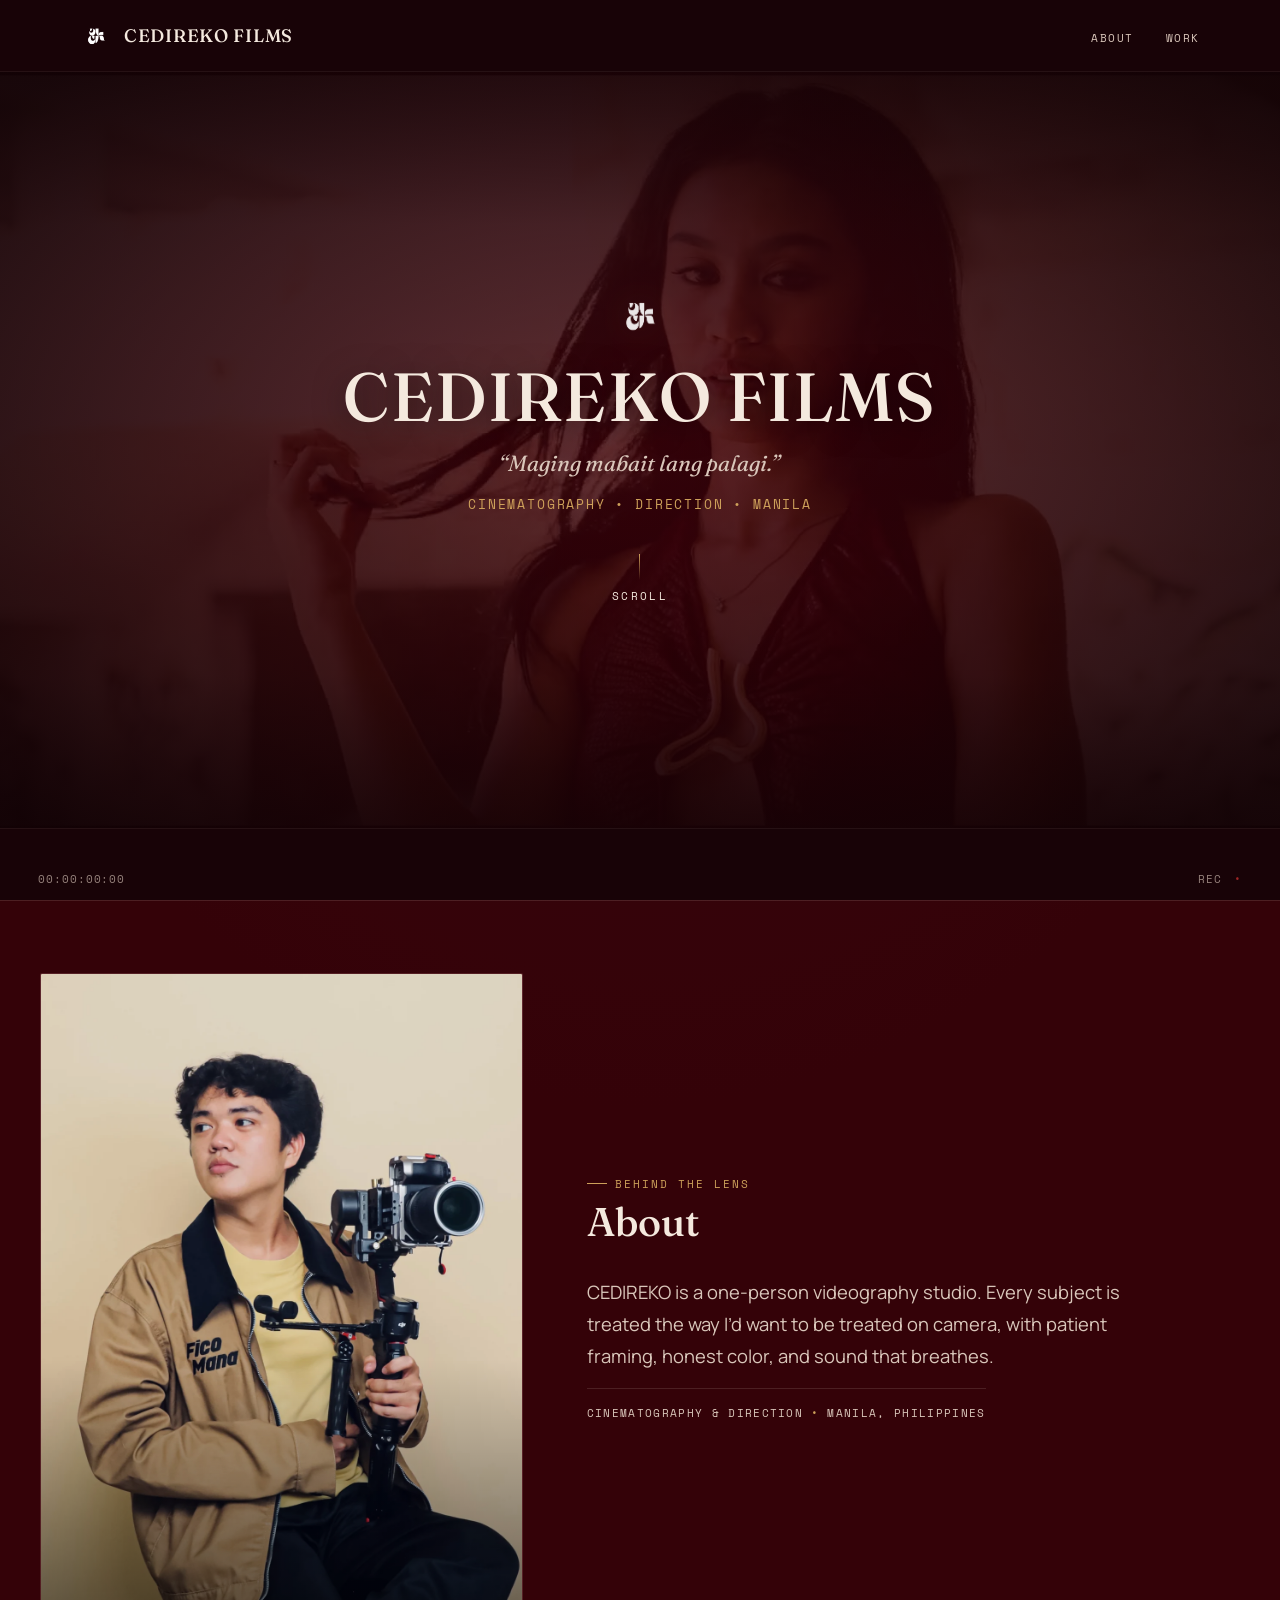
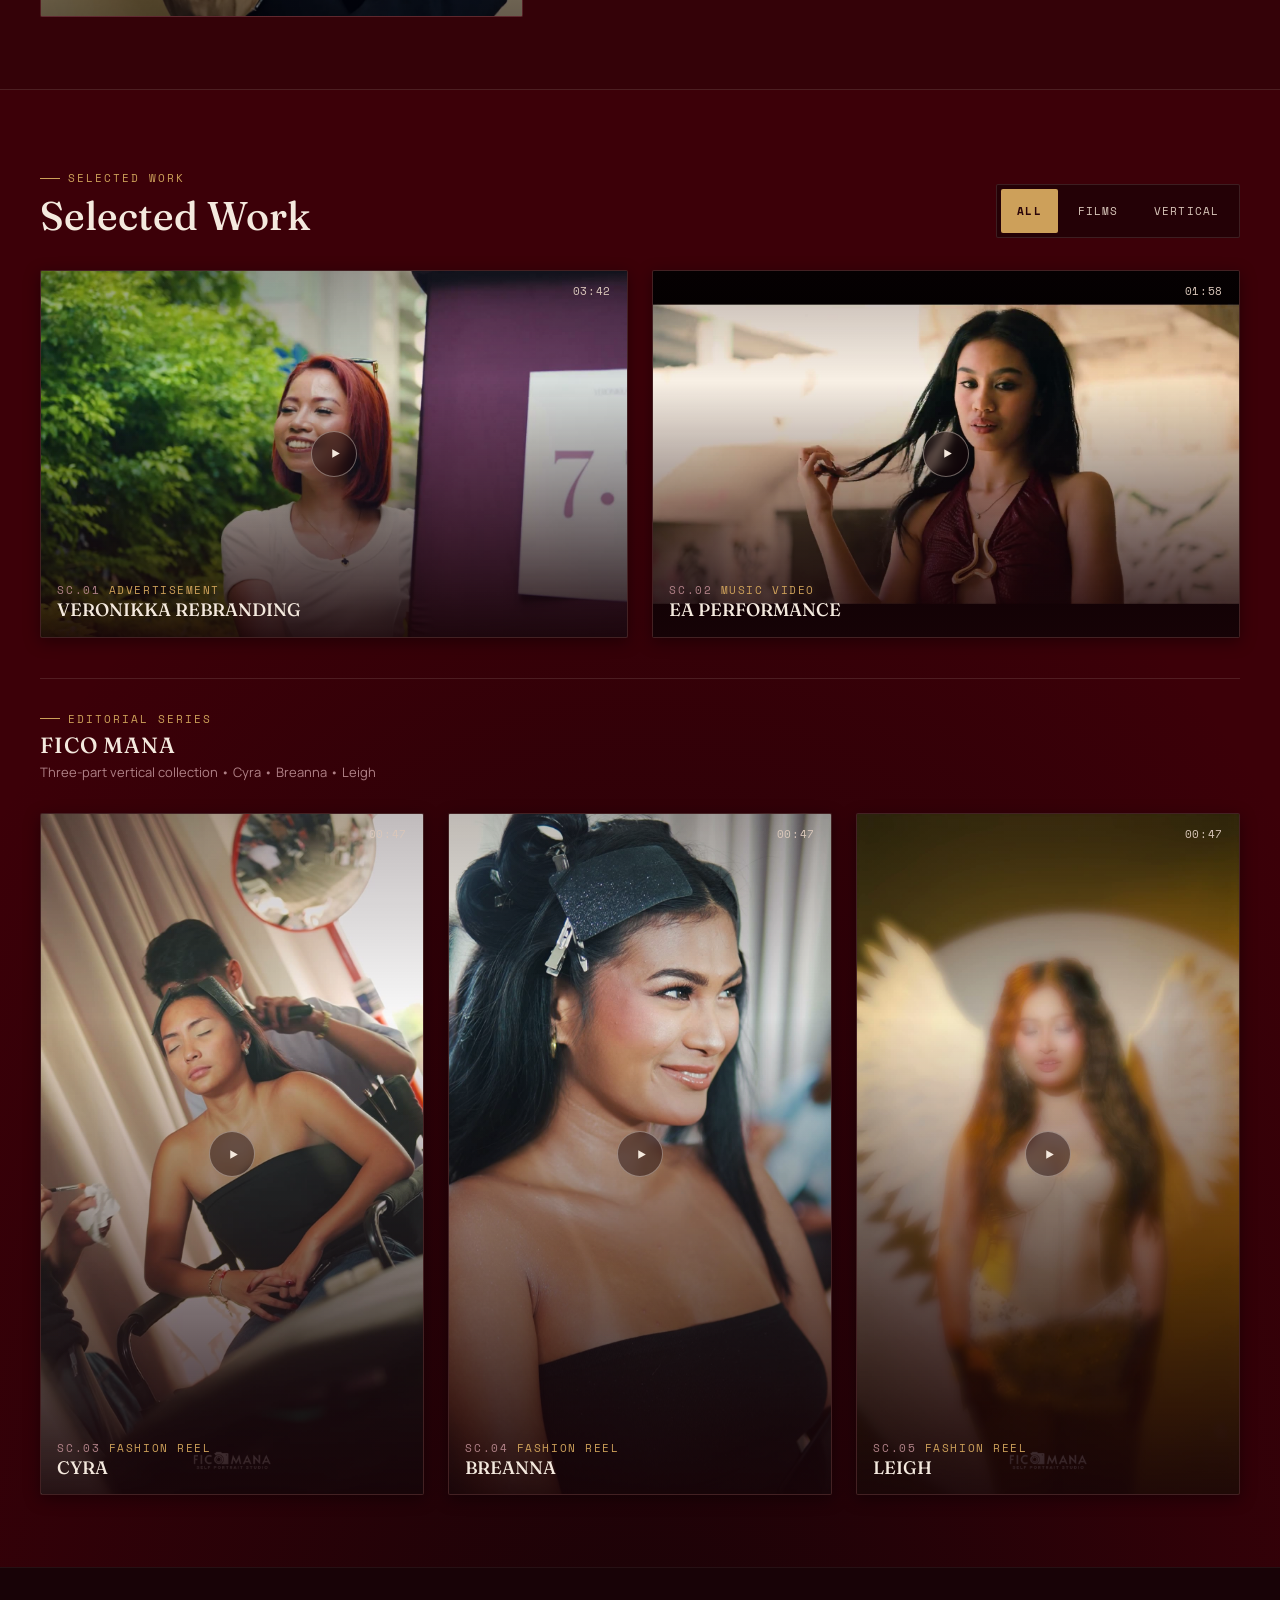
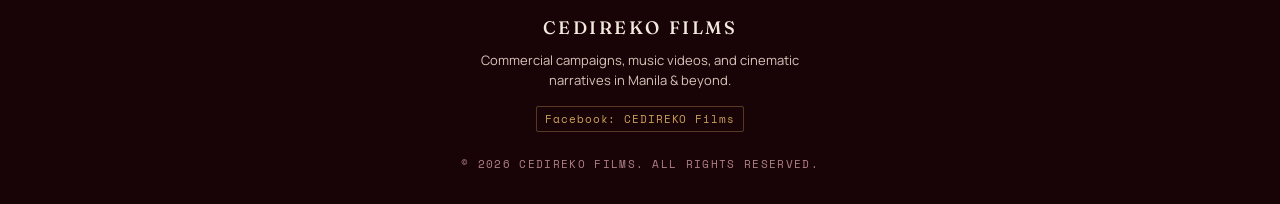
==== commit d40680e4: "fix(seo): update canonical and Open Graph URLs to active Cedireko-Films repository URL" ====
--- a/index.html
+++ b/index.html
@@ -5,7 +5,7 @@
 <meta name="viewport" content="width=device-width, initial-scale=1.0">
 <title>CEDIREKO Films — Videographer in Manila, Philippines</title>
 <meta name="description" content="CEDIREKO Films is a videography studio in Manila, Philippines, crafting cinematic narratives, commercial campaigns, and vertical films.">
-<link rel="canonical" href="https://eysiarw.github.io/CEDIREKO-FILMS-WEBSITE-PORTFOLIO/">
+<link rel="canonical" href="https://eysiarw.github.io/Cedireko-Films/">
 
 <meta name="theme-color" content="#3C0008">
 
@@ -13,16 +13,16 @@
 <meta property="og:type" content="website">
 <meta property="og:title" content="CEDIREKO Films — Videographer in Manila, Philippines">
 <meta property="og:description" content="CEDIREKO Films is a videography studio in Manila, Philippines, crafting cinematic narratives, commercial campaigns, and vertical films.">
-<meta property="og:image" content="https://eysiarw.github.io/CEDIREKO-FILMS-WEBSITE-PORTFOLIO/assets/og-cover.jpg">
+<meta property="og:image" content="https://eysiarw.github.io/Cedireko-Films/assets/og-cover.jpg">
 <meta property="og:image:width" content="1200">
 <meta property="og:image:height" content="630">
-<meta property="og:url" content="https://eysiarw.github.io/CEDIREKO-FILMS-WEBSITE-PORTFOLIO/">
+<meta property="og:url" content="https://eysiarw.github.io/Cedireko-Films/">
 
 <!-- Twitter Card -->
 <meta name="twitter:card" content="summary_large_image">
 <meta name="twitter:title" content="CEDIREKO Films — Videographer in Manila, Philippines">
 <meta name="twitter:description" content="CEDIREKO Films is a videography studio in Manila, Philippines, crafting cinematic narratives, commercial campaigns, and vertical films.">
-<meta name="twitter:image" content="https://eysiarw.github.io/CEDIREKO-FILMS-WEBSITE-PORTFOLIO/assets/og-cover.jpg">
+<meta name="twitter:image" content="https://eysiarw.github.io/Cedireko-Films/assets/og-cover.jpg">
 
 <!-- Structured Data (JSON-LD) -->
 <script type="application/ld+json">
@@ -30,9 +30,9 @@
   "@context": "https://schema.org",
   "@type": "LocalBusiness",
   "name": "CEDIREKO Films",
-  "url": "https://eysiarw.github.io/CEDIREKO-FILMS-WEBSITE-PORTFOLIO/",
-  "logo": "https://eysiarw.github.io/CEDIREKO-FILMS-WEBSITE-PORTFOLIO/assets/CEDIREKO%20PNG.png",
-  "image": "https://eysiarw.github.io/CEDIREKO-FILMS-WEBSITE-PORTFOLIO/assets/og-cover.jpg",
+  "url": "https://eysiarw.github.io/Cedireko-Films/",
+  "logo": "https://eysiarw.github.io/Cedireko-Films/assets/CEDIREKO%20PNG.png",
+  "image": "https://eysiarw.github.io/Cedireko-Films/assets/og-cover.jpg",
   "address": {
     "@type": "PostalAddress",
     "addressLocality": "Manila",
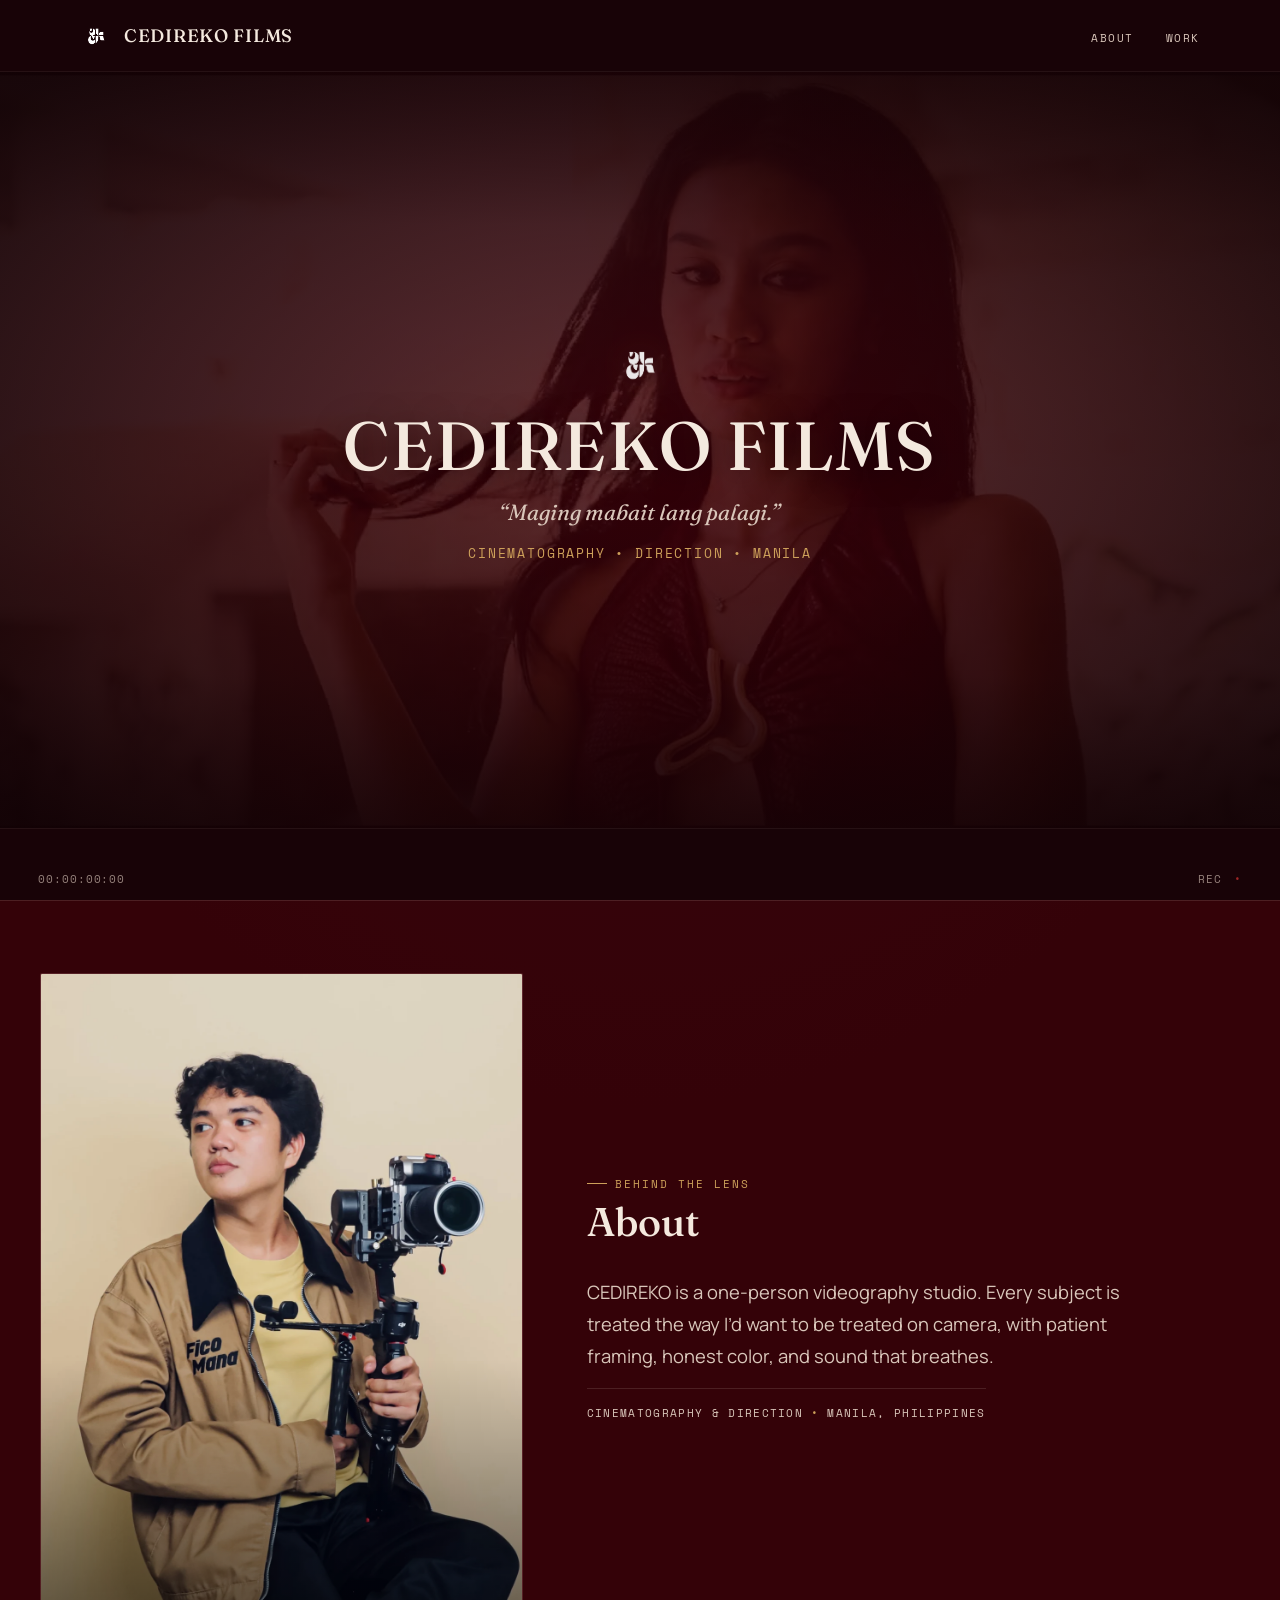
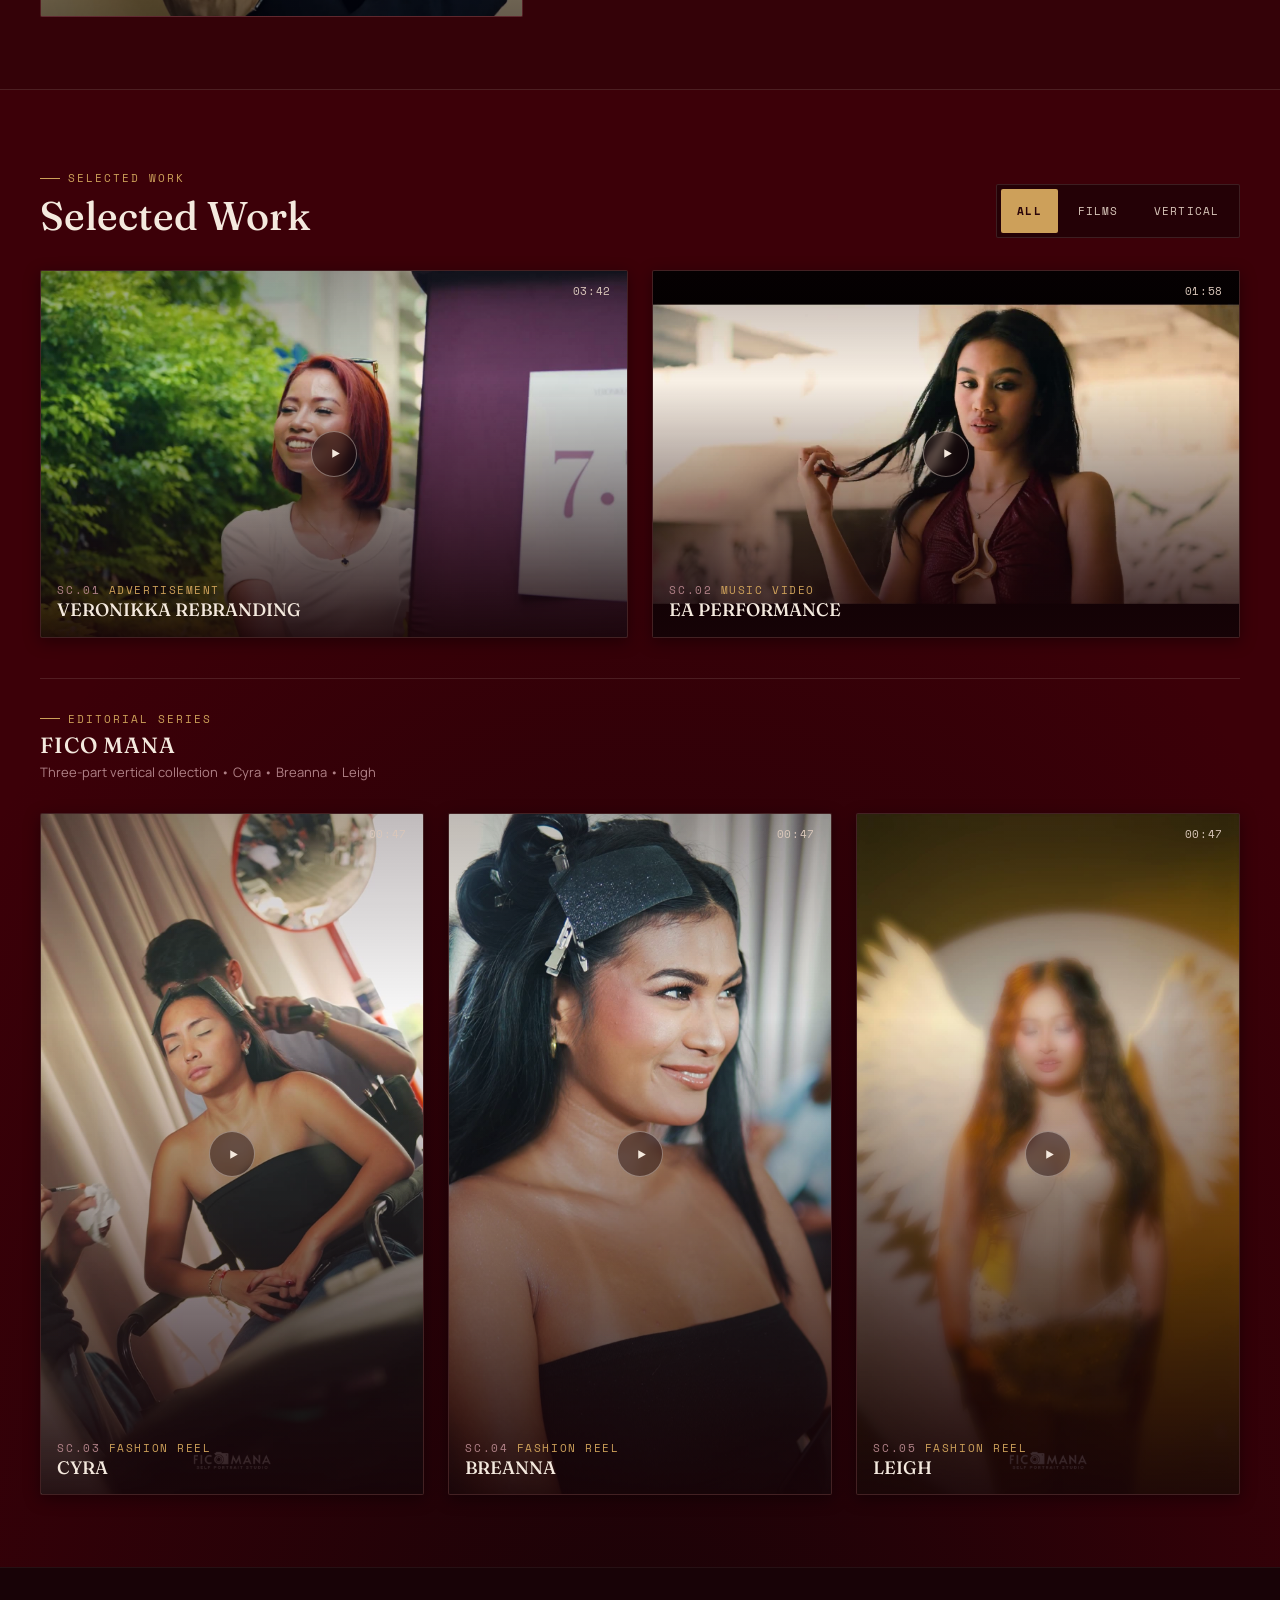
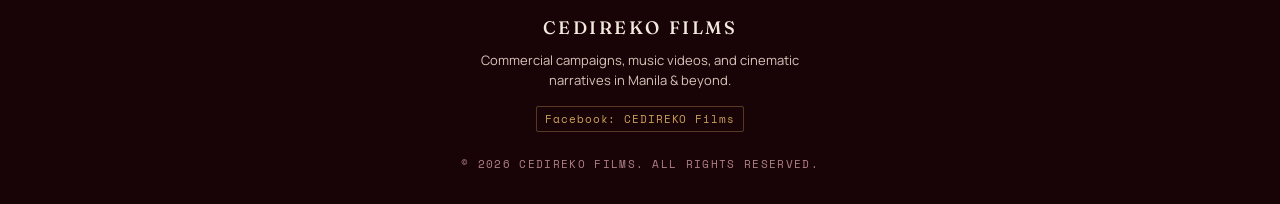
==== commit f72482a9: "fix(hero): remove scroll indicator prompt and purge associated styling and tests" ====
--- a/index.html
+++ b/index.html
@@ -166,12 +166,6 @@
         <p class="tagline hero__tagline">&ldquo;Maging mabait lang palagi.&rdquo;</p>
       </div>
       <p class="hero__descriptor">Cinematography &bull; Direction &bull; Manila</p>
-      
-      <!-- Interactive Semantic Scroll Prompt -->
-      <a href="#reel" class="hero__scroll-cue scroll-cue" aria-label="Scroll to selected work">
-        <span class="scroll-cue__line" aria-hidden="true"></span>
-        <span class="scroll-cue__text">SCROLL</span>
-      </a>
     </div>
   </section>
 
--- a/style.css
+++ b/style.css
@@ -813,57 +813,6 @@
   margin: 0;
 }
 
-/* Interactive Scroll Indicator Cue */
-.hero__scroll-cue {
-  display: inline-flex;
-  flex-direction: column;
-  align-items: center;
-  gap: var(--space-2);
-  text-decoration: none;
-  color: var(--bone);
-  font-family: var(--font-mono);
-  font-size: var(--text-xs);
-  letter-spacing: 0.22em;
-  text-transform: uppercase;
-  cursor: pointer;
-  margin-top: var(--space-4);
-  padding: var(--space-2);
-  border-radius: var(--radius);
-  animation: bounce-subtle 2.6s ease-in-out infinite;
-  transition: color var(--duration-fast) var(--ease);
-}
-
-.hero__scroll-cue:hover,
-.hero__scroll-cue:focus-visible {
-  color: var(--color-accent);
-  outline: 2px solid var(--color-accent);
-  outline-offset: 4px;
-}
-
-.scroll-cue__line {
-  display: block;
-  width: 1px;
-  height: 26px;
-  background: linear-gradient(to bottom, var(--color-accent) 0%, rgba(205, 160, 90, 0.2) 80%, transparent 100%);
-  animation: pulse-line 2s ease-in-out infinite;
-}
-
-.scroll-cue__text {
-  font-size: var(--text-xs);
-  letter-spacing: 0.22em;
-  color: inherit;
-}
-
-@keyframes bounce-subtle {
-  0%, 100% { transform: translateY(0); }
-  50% { transform: translateY(5px); }
-}
-
-@keyframes pulse-line {
-  0%, 100% { opacity: 0.4; transform: scaleY(0.85); }
-  50% { opacity: 1; transform: scaleY(1); }
-}
-
 /* ==========================================================================
    SECTION SHELL & CONTAINER ARCHITECTURE
    Consistent max-width, horizontal padding, and vertical rhythm
@@ -1606,8 +1555,6 @@
     transform: none !important;
   }
 
-  .scroll-cue,
-  .scroll-cue__line,
   .tally-dot {
     animation: none !important;
   }
